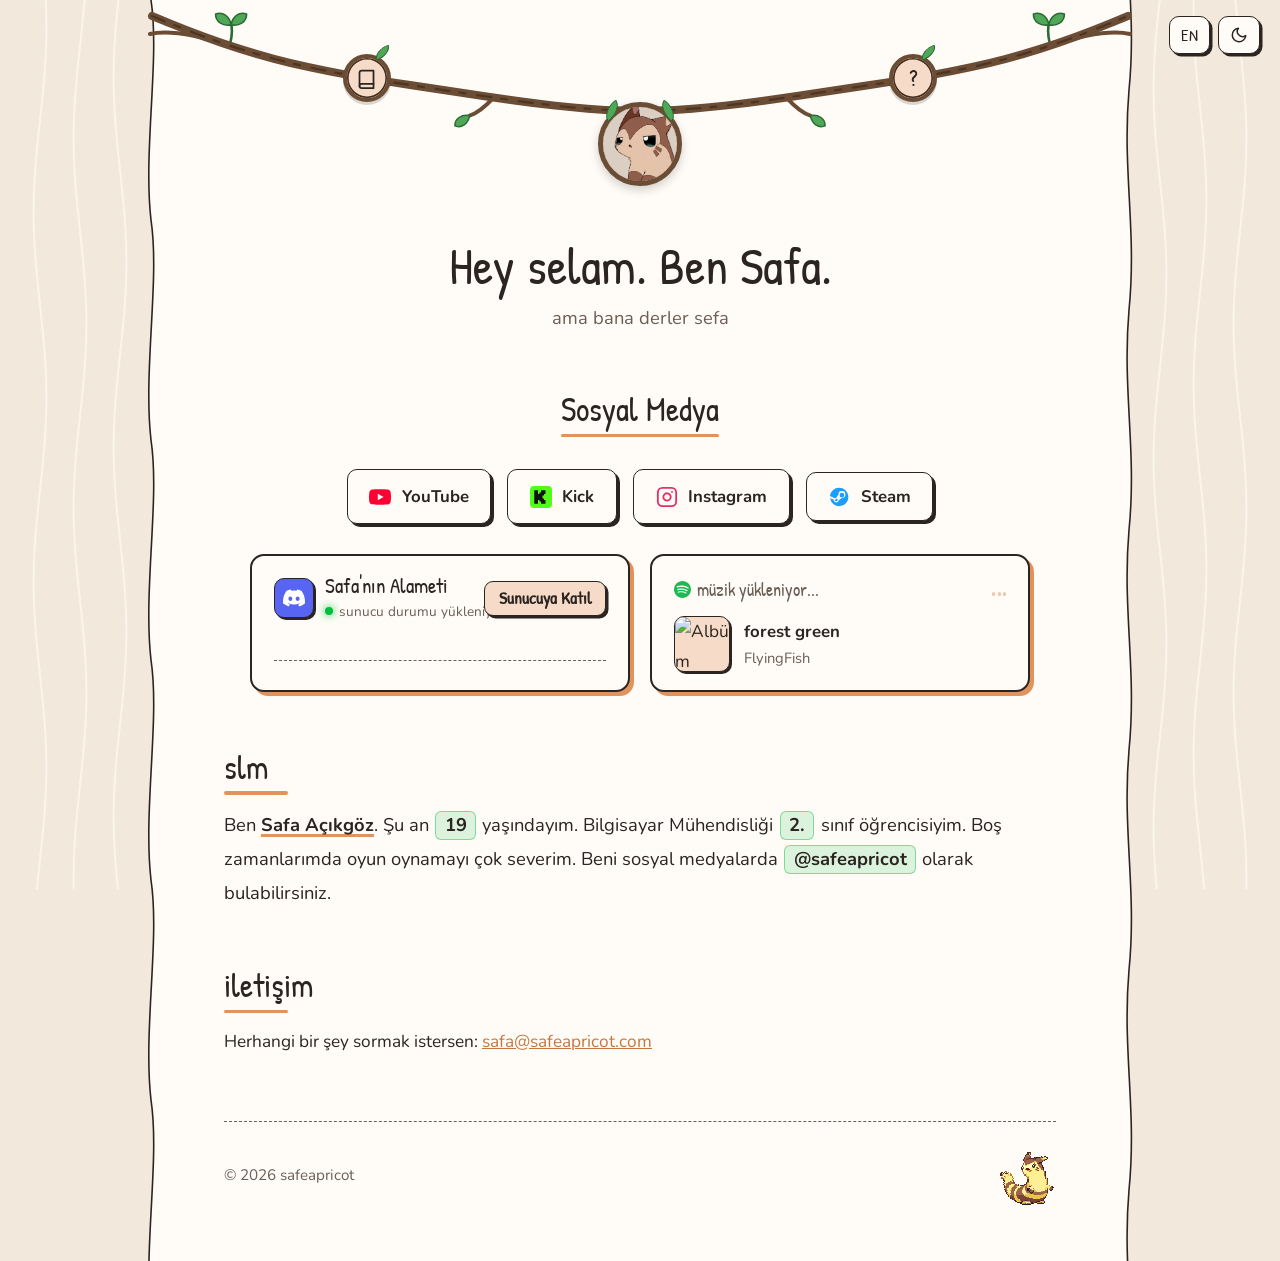
==== index.html @ ca19954b "feat: redesign safeapricot.com with hand-drawn Furret theme and live widgets - Replace previous port" ====
<!DOCTYPE html>
<html lang="tr">
<head>
  <meta charset="UTF-8">
  <meta name="viewport" content="width=device-width, initial-scale=1.0">
  <title>Safa · safeapricot</title>
  <meta name="description" content="Selam, ben Safa Açıkgöz. ama bana derler sefa.">
  <meta property="og:title" content="Safa · safeapricot">
  <meta property="og:description" content="Selam, ben Safa Açıkgöz. ama bana derler sefa.">
  <meta property="og:url" content="https://safeapricot.com">
  <meta property="og:image" content="https://safeapricot.com/furrets/uykulufurret.JPEG">
  <link rel="icon" href="furrets/uykulufurret.JPEG">

  <link rel="preconnect" href="https://fonts.googleapis.com">
  <link rel="preconnect" href="https://fonts.gstatic.com" crossorigin>
  <link href="https://fonts.googleapis.com/css2?family=Nunito:wght@400;700&family=Patrick+Hand&display=swap" rel="stylesheet">
  <link rel="stylesheet" href="style.css">
</head>
<body>
  <div class="garland" id="garland"></div>

  <!-- 2 Sol + 2 Sağ Rastgele Furret Çerçevesi -->
  <div class="furret-side top left">
    <img src="furrets/20230822_125908.JPEG" alt="Furret çizimi">
  </div>
  <div class="furret-side bottom left">
    <img src="furrets/20230822_125911.JPEG" alt="Furret çizimi">
  </div>
  <div class="furret-side top right">
    <img src="furrets/20231012_155607.JPEG" alt="Furret çizimi">
  </div>
  <div class="furret-side bottom right">
    <img src="furrets/20231019_155051.JPEG" alt="Furret çizimi">
  </div>

  <main class="paper">
    <h1 class="hello" data-i18n="hello">Hey selam. Ben Safa.</h1>
    <p class="hello-sub" data-i18n="hello_sub">ama bana derler sefa</p>

    <section id="sosyal">
      <h2 data-i18n="socials_title">Sosyal Medya</h2>
      <div class="socials">
        <a class="social youtube" href="https://www.youtube.com/@safeapricot" target="_blank" rel="noopener">
          <svg viewBox="0 0 24 24" fill="currentColor" aria-hidden="true"><path d="M23.5 6.2a3 3 0 0 0-2.1-2.1C19.5 3.6 12 3.6 12 3.6s-7.5 0-9.4.5A3 3 0 0 0 .5 6.2 31 31 0 0 0 0 12a31 31 0 0 0 .5 5.8 3 3 0 0 0 2.1 2.1c1.9.5 9.4.5 9.4.5s7.5 0 9.4-.5a3 3 0 0 0 2.1-2.1A31 31 0 0 0 24 12a31 31 0 0 0-.5-5.8zM9.6 15.6V8.4l6.3 3.6z"/></svg>
          YouTube
        </a>
        <a class="social kick" href="https://kick.com/safeapricot" target="_blank" rel="noopener">
          <svg viewBox="0 0 24 24" fill="currentColor" aria-hidden="true"><path d="M3 3h5v5h2V6h2V3h6v5h-2v2h-2v4h2v2h2v5h-6v-3h-2v-2H8v5H3z"/></svg>
          Kick
        </a>
        <a class="social instagram" href="https://www.instagram.com/safeapricot/" target="_blank" rel="noopener">
          <svg viewBox="0 0 24 24" fill="none" stroke="currentColor" stroke-width="2" stroke-linecap="round" stroke-linejoin="round" aria-hidden="true"><rect x="2" y="2" width="20" height="20" rx="5" ry="5"></rect><path d="M16 11.37A4 4 0 1 1 12.63 8 4 4 0 0 1 16 11.37z"></path><line x1="17.5" y1="6.5" x2="17.51" y2="6.5"></line></svg>
          Instagram
        </a>
        <div class="social-dropdown">
          <button class="social steam" type="button" aria-label="Steam Hesapları">
            <svg viewBox="0 0 24 24" fill="currentColor" aria-hidden="true"><path d="M12 2a10 10 0 0 0-9.96 9.04l5.36 2.21a2.83 2.83 0 0 1 1.6-.49l2.4-3.48v-.05a3.78 3.78 0 1 1 3.78 3.78h-.09l-3.42 2.44c0 .19-.03.38-.08.56a2.84 2.84 0 0 1-5.5-1.15L2.37 13.3A10 10 0 1 0 12 2zm3.18 5.45a2.52 2.52 0 1 0 0 5.04 2.52 2.52 0 0 0 0-5.04zm-6.18 7.02a1.95 1.95 0 0 0-1.82 1.24l1.36.56a1.4 1.4 0 0 0 1.84-.75 1.4 1.4 0 0 0-.75-1.84l-.63-.21z"/></svg>
            Steam
          </button>
          <div class="social-dropdown-menu">
            <a href="https://steamcommunity.com/id/safeapri" target="_blank" rel="noopener">safeapri</a>
            <a href="https://steamcommunity.com/id/safeapricot" target="_blank" rel="noopener">safeapricot</a>
          </div>
        </div>
      </div>

      <!-- Discord & Spotify (Last.fm) Canlı Kartları -->
      <div class="widgets-grid">
        <div class="discord-card" id="discordWidget">
          <div class="discord-top">
            <div class="discord-brand">
              <div class="discord-icon" aria-hidden="true">
                <svg viewBox="0 0 24 24" fill="currentColor"><path d="M20.32 4.37a19.8 19.8 0 0 0-4.89-1.52.07.07 0 0 0-.08.04c-.21.38-.44.87-.61 1.25a18.27 18.27 0 0 0-5.48 0 12.64 12.64 0 0 0-.62-1.25.08.08 0 0 0-.08-.04 19.74 19.74 0 0 0-4.89 1.52.07.07 0 0 0-.03.03C.53 9.05-.32 13.58.1 18.06a.08.08 0 0 0 .03.05 19.9 19.9 0 0 0 5.99 3.03.08.08 0 0 0 .08-.03c.46-.63.87-1.3 1.22-2a.08.08 0 0 0-.04-.11 13.1 13.1 0 0 1-1.87-.9.08.08 0 0 1-.01-.13c.13-.09.25-.19.37-.29a.08.08 0 0 1 .08-.01c3.93 1.79 8.18 1.79 12.07 0a.08.08 0 0 1 .08.01c.12.1.25.2.37.29a.08.08 0 0 1 0 .13c-.6.35-1.22.65-1.87.9a.08.08 0 0 0-.04.11c.36.7.77 1.37 1.22 2a.08.08 0 0 0 .08.03 19.83 19.83 0 0 0 6-3.03.08.08 0 0 0 .03-.05c.5-5.18-.84-9.68-3.55-13.66a.06.06 0 0 0-.03-.03zM8.02 15.33c-1.18 0-2.16-1.08-2.16-2.42 0-1.33.96-2.42 2.16-2.42 1.21 0 2.18 1.1 2.16 2.42 0 1.34-.96 2.42-2.16 2.42zm7.97 0c-1.18 0-2.16-1.08-2.16-2.42 0-1.33.96-2.42 2.16-2.42 1.21 0 2.18 1.1 2.16 2.42 0 1.34-.95 2.42-2.16 2.42z"/></svg>
              </div>
              <div>
                <div class="discord-name">Safa'nın Alameti</div>
                <div class="discord-status">
                  <span class="online-dot"></span>
                  <span class="discord-online-text" data-i18n="discord_loading">sunucu durumu yükleniyor...</span>
                </div>
              </div>
            </div>
            <a class="discord-join" href="https://discord.gg/VxYvWK4HSq" target="_blank" rel="noopener" data-i18n="discord_join">Sunucuya Katıl</a>
          </div>
          <div class="discord-members"></div>
        </div>

        <a class="spotify-card" id="spotifyWidget" href="https://www.last.fm/user/safeapricot" target="_blank" rel="noopener">
          <div class="spotify-header">
            <span class="spotify-badge">
              <svg viewBox="0 0 24 24" fill="currentColor" aria-hidden="true"><path d="M12 0C5.4 0 0 5.4 0 12s5.4 12 12 12 12-5.4 12-12S18.66 0 12 0zm5.521 17.34c-.24.359-.66.48-1.021.24-2.82-1.74-6.36-2.101-10.561-1.141-.418.122-.779-.179-.899-.539-.12-.421.18-.78.54-.9 4.56-1.021 8.52-.6 11.64 1.32.42.18.479.659.301 1.02zm1.44-3.3c-.301.42-.841.6-1.262.3-3.239-1.98-8.159-2.58-11.939-1.38-.479.12-1.02-.12-1.14-.6-.12-.48.12-1.021.6-1.141C9.6 9.9 15 10.561 18.72 12.84c.361.181.54.78.241 1.2zm.12-3.36C15.24 8.4 8.82 8.16 5.16 9.301c-.6.179-1.2-.181-1.38-.721-.18-.601.18-1.2.72-1.381 4.26-1.26 11.28-1.02 15.721 1.621.539.3.719 1.02.419 1.56-.299.421-1.02.599-1.559.3z"/></svg>
              <span class="spotify-status-text" data-i18n="spotify_loading">müzik yükleniyor...</span>
            </span>
            <span class="music-bars paused" aria-hidden="true">
              <span></span><span></span><span></span>
            </span>
          </div>
          <div class="spotify-body">
            <img class="spotify-cover" src="https://lastfm-img.freetls.fastly.net/i/u/300x300/748254fd1794da43e387608ec1c8ecad.jpg" alt="Albüm kapağı">
            <div class="spotify-info">
              <div class="spotify-track">forest green</div>
              <div class="spotify-artist">FlyingFish</div>
            </div>
          </div>
        </a>
      </div>
    </section>

    <section id="hakkimda">
      <h2 data-i18n="about_title">slm</h2>
      <p class="about-text" id="aboutText">
        Ben <a class="name-link" href="https://www.youtube.com/@safeapricot" target="_blank" rel="noopener">Safa Açıkgöz</a>. Şu an <span class="hl">19</span> yaşındayım. Bilgisayar Mühendisliği <span class="hl">2.</span> sınıf öğrencisiyim. Boş zamanlarımda oyun oynamayı çok severim. Beni sosyal medyalarda <span class="hl">@safeapricot</span> olarak bulabilirsiniz.
      </p>
    </section>

    <section id="iletisim">
      <h2 data-i18n="contact_title">iletişim</h2>
      <p><span data-i18n="contact_label">Herhangi bir şey sormak istersen:</span> <a href="mailto:safa@safeapricot.com">safa@safeapricot.com</a></p>
    </section>

    <footer>
      <span>© 2026 safeapricot</span>
      <img src="assets/furret-walk.gif" alt="yürüyen furret">
    </footer>
  </main>

  <script src="main.js"></script>
</body>
</html>
---- style.css ----
/* safeapricot.com */

:root {
  --accent: #e2925c;
  --accent-dark: #c4763f;
  --accent-soft: #f6dcc8;
  --furret: #8c5e45;
  --furret-cream: #e8ccb5;
  --green: #02be3d;
  --green-soft: rgba(2, 190, 61, 0.14);
  --green-border: rgba(2, 190, 61, 0.45);
  --branch: #6b4c35;
  --branch-bark: #432e1e;
  --leaf: #4fa858;
  --leaf-dark: #2c6b34;
  --ink: #2b2420;
  --ink-soft: #6b5e55;
  --paper: #fffcf7;
  --desk: #f2e8dc;
  --line: #2b2420;
  --wave-color: #faf4eb;
  --paper-width: 960px;

  --font-hand: 'Patrick Hand', 'Comic Sans MS', cursive;
  --font-body: 'Nunito', system-ui, -apple-system, 'Segoe UI', sans-serif;
}

[data-theme="dark"] {
  --accent: #e2925c;
  --accent-dark: #f0a875;
  --accent-soft: rgba(226, 146, 92, 0.18);
  --furret: #c28e6e;
  --furret-cream: #3b2a20;
  --green: #02be3d;
  --green-soft: rgba(2, 190, 61, 0.2);
  --green-border: rgba(2, 190, 61, 0.55);
  --branch: #8c6649;
  --branch-bark: #c29b7a;
  --leaf: #5ec269;
  --leaf-dark: #235c2a;
  --ink: #f2f2f2;
  --ink-soft: #a0a0a0;
  --paper: #161616;
  --desk: #101010;
  --line: #dcdcdc;
  --wave-color: #242424;
}

* {
  box-sizing: border-box;
  margin: 0;
  padding: 0;
}

html {
  scroll-behavior: smooth;
}

body {
  font-family: var(--font-body);
  font-size: 1.08rem;
  line-height: 1.75;
  color: var(--ink);
  background: var(--desk);
  overflow-x: hidden;
  transition: background-color 0.25s ease, color 0.25s ease;
}

a {
  color: var(--accent-dark);
  overflow-wrap: anywhere;
}

a:hover {
  color: var(--ink);
}

img {
  display: block;
  max-width: 100%;
}

/* ---------- Sağ & Sol Arkaplan Dalgalı Gitar Telleri Canvas ---------- */

#bgWaves {
  position: fixed;
  inset: 0;
  width: 100vw;
  height: 100vh;
  z-index: 0;
  pointer-events: none;
}

/* ---------- Highlight & İsim Linki ---------- */

.hl {
  display: inline-block;
  padding: 0.05em 0.45em;
  margin: 0 0.08em;
  border-radius: 6px;
  background: var(--green-soft);
  border: 1.5px solid var(--green-border);
  color: var(--ink);
  font-weight: 700;
  line-height: 1.35;
}

.name-link {
  color: var(--ink);
  font-weight: 700;
  text-decoration: underline;
  text-decoration-color: var(--accent);
  text-decoration-thickness: 2.5px;
  text-underline-offset: 3px;
  transition: color 0.15s ease, background-color 0.15s ease;
}

.name-link:hover {
  color: var(--accent-dark);
}

/* ---------- Sağ üst kontroller (Dil & Tema) ---------- */

.top-controls {
  position: fixed;
  top: 16px;
  right: 20px;
  z-index: 80;
  display: flex;
  gap: 8px;
}

.ctrl-btn {
  font-family: var(--font-hand);
  font-size: 1.05rem;
  line-height: 1;
  min-width: 40px;
  height: 38px;
  padding: 0 11px;
  display: inline-flex;
  align-items: center;
  justify-content: center;
  border: 1.8px solid var(--line);
  border-radius: 10px;
  background: var(--paper);
  color: var(--ink);
  cursor: pointer;
  box-shadow: 2.5px 2.5px 0 var(--line);
  transition: transform 0.15s ease, box-shadow 0.15s ease, background-color 0.2s ease;
}

.ctrl-btn:hover {
  transform: translate(-1px, -1px);
  box-shadow: 4px 4px 0 var(--accent);
}

.ctrl-btn:active {
  transform: translate(1px, 1px);
  box-shadow: 1px 1px 0 var(--line);
}

.ctrl-btn svg {
  width: 18px;
  height: 18px;
}

/* ---------- Kağıt (orta sütun) ---------- */

.paper {
  position: relative;
  z-index: 2;
  width: min(var(--paper-width), calc(100% - 40px));
  min-height: 100vh;
  margin: 0 auto;
  padding: 235px 4rem 3.5rem;
  background: var(--paper);
  transition: background-color 0.25s ease;
}

/* Dalgalı kenarlar */
.paper::before,
.paper::after {
  content: '';
  position: absolute;
  top: 0;
  bottom: 0;
  width: 20px;
  background-repeat: repeat-y;
  background-size: 20px 220px;
  pointer-events: none;
}

.paper::before {
  left: -19px;
  background-image: url("data:image/svg+xml,%3Csvg xmlns='http://www.w3.org/2000/svg' width='20' height='220' viewBox='0 0 20 220'%3E%3Cpath d='M10 0 C19 60 2 150 10 220 L20 220 L20 0 Z' fill='%23fffcf7'/%3E%3Cpath d='M10 0 C19 60 2 150 10 220' fill='none' stroke='%232b2420' stroke-width='1.6'/%3E%3C/svg%3E");
}

.paper::after {
  right: -19px;
  background-image: url("data:image/svg+xml,%3Csvg xmlns='http://www.w3.org/2000/svg' width='20' height='220' viewBox='0 0 20 220'%3E%3Cpath d='M10 0 C3 80 18 140 10 220 L0 220 L0 0 Z' fill='%23fffcf7'/%3E%3Cpath d='M10 0 C3 80 18 140 10 220' fill='none' stroke='%232b2420' stroke-width='1.6'/%3E%3C/svg%3E");
  background-position: 0 90px;
}

[data-theme="dark"] .paper::before {
  background-image: url("data:image/svg+xml,%3Csvg xmlns='http://www.w3.org/2000/svg' width='20' height='220' viewBox='0 0 20 220'%3E%3Cpath d='M10 0 C19 60 2 150 10 220 L20 220 L20 0 Z' fill='%23161616'/%3E%3Cpath d='M10 0 C19 60 2 150 10 220' fill='none' stroke='%23dcdcdc' stroke-width='1.6'/%3E%3C/svg%3E");
}

[data-theme="dark"] .paper::after {
  background-image: url("data:image/svg+xml,%3Csvg xmlns='http://www.w3.org/2000/svg' width='20' height='220' viewBox='0 0 20 220'%3E%3Cpath d='M10 0 C3 80 18 140 10 220 L0 220 L0 0 Z' fill='%23161616'/%3E%3Cpath d='M10 0 C3 80 18 140 10 220' fill='none' stroke='%23dcdcdc' stroke-width='1.6'/%3E%3C/svg%3E");
}

/* ---------- Üstteki Ağaç Dalı Menü ---------- */

.garland {
  position: fixed;
  top: 0;
  left: 50%;
  transform: translateX(-50%);
  width: min(var(--paper-width), calc(100% - 40px));
  height: 0;
  z-index: 50;
}

.garland > svg {
  position: absolute;
  top: 0;
  left: 0;
  width: 100%;
  overflow: visible;
  pointer-events: none;
}

.garland .curtain {
  fill: var(--paper);
  transition: fill 0.25s ease;
}

.garland .branch-main {
  fill: none;
  stroke: var(--branch);
  stroke-width: 8;
  stroke-linecap: round;
  stroke-linejoin: round;
}

.garland .branch-bark {
  fill: none;
  stroke: var(--branch-bark);
  stroke-width: 2.2;
  stroke-linecap: round;
  stroke-dasharray: 14 10 6 12;
  opacity: 0.75;
}

.garland .branch-twig {
  fill: none;
  stroke: var(--branch);
  stroke-width: 4;
  stroke-linecap: round;
}

.garland .sprout-stem {
  fill: none;
  stroke: var(--leaf-dark);
  stroke-width: 2.6;
  stroke-linecap: round;
}

.garland .branch-leaf {
  fill: var(--leaf);
  stroke: var(--leaf-dark);
  stroke-width: 1.5;
  stroke-linejoin: round;
}

/* Dalın kıvrılarak oluşturduğu yuvarlak düğümler */
.bead {
  position: absolute;
  transform: translate(-50%, -50%);
  display: flex;
  align-items: center;
  justify-content: center;
  border-radius: 50%;
  border: 4.5px solid var(--branch);
  box-shadow: inset 0 0 0 1.6px var(--branch-bark), 0 3px 0 rgba(0, 0, 0, 0.15);
  background: var(--paper);
  color: var(--ink);
  text-decoration: none;
  cursor: pointer;
  transition: transform 0.22s cubic-bezier(0.34, 1.56, 0.64, 1), background-color 0.25s ease;
}

/* Her düğümün üstünde küçük bir yaprak filizi */
.bead.link::before {
  content: '';
  position: absolute;
  top: -11px;
  right: -4px;
  width: 15px;
  height: 9px;
  background: var(--leaf);
  border: 1.5px solid var(--leaf-dark);
  border-radius: 100% 0 100% 0;
  transform: rotate(-20deg);
  pointer-events: none;
}

.bead.link {
  width: 48px;
  height: 48px;
}

.bead.link:hover,
.bead.link:focus-visible {
  transform: translate(-50%, -50%) rotate(-8deg) scale(1.14);
  outline: none;
}

.bead svg {
  width: 21px;
  height: 21px;
}

.bead.book   { background: var(--accent-soft); }
.bead.secret { background: var(--accent-soft); font-family: var(--font-hand); font-size: 1.45rem; }

/* Küçük etiket (hover) */
.bead .tip {
  position: absolute;
  top: calc(100% + 9px);
  left: 50%;
  transform: translateX(-50%);
  white-space: nowrap;
  font-family: var(--font-hand);
  font-size: 1rem;
  line-height: 1;
  color: var(--ink);
  background: var(--paper);
  border: 1.5px solid var(--line);
  border-radius: 6px;
  padding: 4px 8px;
  opacity: 0;
  pointer-events: none;
  transition: opacity 0.15s ease;
}

.bead.link:hover .tip,
.bead.link:focus-visible .tip {
  opacity: 1;
}

/* Profil fotoğrafı - Dal çelengi içinde, hoverda büyüyen, tıklanınca başa/ana sayfaya giden */
.profile {
  position: absolute;
  transform: translate(-50%, -50%);
  z-index: 2;
}

.profile-photo {
  position: relative;
  display: block;
  width: var(--size, 84px);
  height: var(--size, 84px);
  border-radius: 50%;
  border: 5.5px solid var(--branch);
  box-shadow: inset 0 0 0 1.8px var(--branch-bark), 0 4px 10px rgba(0, 0, 0, 0.18);
  background: var(--paper);
  overflow: hidden;
  cursor: pointer;
  padding: 0;
  transition: transform 0.25s cubic-bezier(0.34, 1.56, 0.64, 1), box-shadow 0.25s ease;
}

.profile:hover .profile-photo,
.profile-photo:focus-visible {
  transform: scale(1.13);
  box-shadow: inset 0 0 0 1.8px var(--branch-bark), 0 8px 18px rgba(0, 0, 0, 0.26);
  outline: none;
}

.profile-photo img {
  width: 100%;
  height: 100%;
  object-fit: cover;
  display: block;
}

/* Profil çelengi üstündeki küçük yapraklar */
.profile::before,
.profile::after {
  content: '';
  position: absolute;
  top: 2px;
  width: 18px;
  height: 11px;
  background: var(--leaf);
  border: 1.6px solid var(--leaf-dark);
  border-radius: 100% 0 100% 0;
  z-index: 3;
  pointer-events: none;
  transition: transform 0.25s ease;
}

.profile::before {
  left: 4px;
  transform: rotate(-38deg);
}

.profile::after {
  right: 4px;
  transform: scaleX(-1) rotate(-38deg);
}

.profile:hover::before {
  transform: translate(-4px, -4px) rotate(-48deg) scale(1.1);
}

.profile:hover::after {
  transform: translate(4px, -4px) scaleX(-1) rotate(-48deg) scale(1.1);
}

.profile-menu {
  position: absolute;
  top: 100%;
  left: 50%;
  transform: translate(-50%, -4px);
  display: flex;
  gap: 10px;
  padding-top: 16px;
  opacity: 0;
  visibility: hidden;
  transition: opacity 0.18s ease, transform 0.18s ease, visibility 0.18s;
}

.profile:hover .profile-menu,
.profile:focus-within .profile-menu,
.profile.open .profile-menu {
  opacity: 1;
  visibility: visible;
  transform: translate(-50%, 4px);
}

.profile-menu a {
  font-family: var(--font-hand);
  font-size: 1.15rem;
  line-height: 1;
  white-space: nowrap;
  text-decoration: none;
  color: var(--ink);
  background: var(--paper);
  border: 1.8px solid var(--line);
  border-radius: 8px;
  padding: 8px 14px;
  box-shadow: 3px 3px 0 var(--accent);
  transition: transform 0.15s ease, box-shadow 0.15s ease;
}

.profile-menu a:nth-child(1) { transform: rotate(-3deg); }
.profile-menu a:nth-child(2) { transform: rotate(2deg); }

.profile-menu a:hover {
  transform: rotate(0) translateY(-2px);
  box-shadow: 4px 5px 0 var(--furret);
}

/* ---------- İçerik ---------- */

h1,
h2,
h3 {
  font-family: var(--font-hand);
  font-weight: 400;
  line-height: 1.2;
}

.hello {
  text-align: center;
  font-size: clamp(2.4rem, 6vw, 3.2rem);
  margin-bottom: 0.35rem;
}

.hello-sub {
  text-align: center;
  color: var(--ink-soft);
  margin-bottom: 3.5rem;
  font-size: 1.15rem;
}

section {
  margin-bottom: 3.5rem;
  scroll-margin-top: 210px;
}

section h2 {
  font-size: 2.05rem;
  margin-bottom: 0.85rem;
}

section h2::after {
  content: '';
  display: block;
  width: 64px;
  height: 3.5px;
  margin-top: 4px;
  background: var(--accent);
  border-radius: 2px;
}

/* Sosyal Medya Ortalanmış Bölüm & Uzun Çubuk */
#sosyal {
  text-align: center;
}

#sosyal h2 {
  display: inline-block;
}

#sosyal h2::after {
  width: 100%;
  margin-left: auto;
  margin-right: auto;
}

section p + p {
  margin-top: 0.8rem;
}

.about-text {
  font-size: 1.15rem;
  line-height: 1.85;
}

.muted {
  color: var(--ink-soft);
}

/* Sosyal bağlantılar */
.socials {
  display: flex;
  flex-wrap: wrap;
  justify-content: center;
  align-items: center;
  gap: 1rem;
  margin-top: 1.15rem;
}

.social {
  display: inline-flex;
  align-items: center;
  gap: 0.65rem;
  padding: 0.75rem 1.35rem;
  border: 1.8px solid var(--line);
  border-radius: 10px;
  background: var(--paper);
  color: var(--ink);
  font-family: var(--font-body);
  font-size: 1.05rem;
  font-weight: 700;
  text-decoration: none;
  cursor: pointer;
  box-shadow: 3px 3px 0 var(--line);
  transition: transform 0.15s ease, box-shadow 0.15s ease;
}

.social:hover {
  color: var(--ink);
  transform: translate(-2px, -2px);
  box-shadow: 5px 5px 0 var(--accent);
}

.social svg {
  width: 22px;
  height: 22px;
  flex-shrink: 0;
}

.social.youtube svg   { color: #ff0033; }
.social.kick svg      { color: #111; background: #53fc18; border-radius: 4px; padding: 2px; }
.social.instagram svg { color: #e1306c; }
.social.steam svg     { color: #1b9fff; }

/* Steam 2 Hesap Seçenekli Hover Menüsü */
.social-dropdown {
  position: relative;
  display: inline-flex;
}

.social-dropdown-menu {
  position: absolute;
  top: 100%;
  left: 50%;
  transform: translate(-50%, -6px);
  display: flex;
  gap: 10px;
  padding-top: 12px;
  opacity: 0;
  visibility: hidden;
  z-index: 30;
  transition: opacity 0.18s ease, transform 0.18s ease, visibility 0.18s;
}

.social-dropdown:hover .social-dropdown-menu,
.social-dropdown:focus-within .social-dropdown-menu,
.social-dropdown.open .social-dropdown-menu {
  opacity: 1;
  visibility: visible;
  transform: translate(-50%, 0);
}

.social-dropdown-menu a {
  font-family: var(--font-hand);
  font-size: 1.15rem;
  line-height: 1;
  white-space: nowrap;
  text-decoration: none;
  color: var(--ink);
  background: var(--paper);
  border: 1.8px solid var(--line);
  border-radius: 8px;
  padding: 8px 14px;
  box-shadow: 3px 3px 0 var(--accent);
  transition: transform 0.15s ease, box-shadow 0.15s ease;
}

.social-dropdown-menu a:nth-child(1) { transform: rotate(-3deg); }
.social-dropdown-menu a:nth-child(2) { transform: rotate(2deg); }

.social-dropdown-menu a:hover {
  transform: rotate(0) translateY(-2px);
  box-shadow: 4px 5px 0 var(--furret);
}

/* ---------- Discord & Spotify / Last.fm Kartları ---------- */

.widgets-grid {
  display: grid;
  grid-template-columns: repeat(auto-fit, minmax(320px, 1fr));
  gap: 1.25rem;
  max-width: 780px;
  margin: 1.85rem auto 0;
}

.discord-card,
.spotify-card {
  padding: 1.1rem 1.35rem;
  background: var(--paper);
  border: 2px solid var(--line);
  border-radius: 14px;
  box-shadow: 4px 4px 0 var(--accent);
  text-align: left;
  display: flex;
  flex-direction: column;
  justify-content: space-between;
  transition: transform 0.2s ease, box-shadow 0.2s ease, background-color 0.25s ease;
}

.discord-card:hover,
.spotify-card:hover {
  transform: translateY(-2px);
  box-shadow: 6px 6px 0 var(--furret);
}

.discord-top {
  display: flex;
  align-items: center;
  justify-content: space-between;
  gap: 0.65rem;
}

.discord-brand {
  display: flex;
  align-items: center;
  gap: 0.7rem;
  min-width: 0;
}

.discord-icon {
  width: 40px;
  height: 40px;
  border-radius: 10px;
  background: #5865f2;
  color: #fff;
  border: 1.8px solid var(--line);
  display: flex;
  align-items: center;
  justify-content: center;
  flex-shrink: 0;
  box-shadow: 2px 2px 0 var(--line);
}

.discord-icon svg {
  width: 22px;
  height: 22px;
}

.discord-name {
  font-family: var(--font-hand);
  font-size: 1.3rem;
  line-height: 1.15;
  color: var(--ink);
  white-space: nowrap;
}

.discord-status {
  display: flex;
  align-items: center;
  gap: 0.4rem;
  font-size: 0.85rem;
  color: var(--ink-soft);
  margin-top: 2px;
  white-space: nowrap;
}

.online-dot {
  width: 8px;
  height: 8px;
  border-radius: 50%;
  background: var(--green);
  box-shadow: 0 0 8px var(--green);
  display: inline-block;
  flex-shrink: 0;
}

.discord-join {
  font-family: var(--font-hand);
  font-size: 1.05rem;
  line-height: 1;
  padding: 0.5rem 0.85rem;
  border: 1.8px solid var(--line);
  border-radius: 9px;
  background: var(--accent-soft);
  color: var(--ink);
  text-decoration: none;
  font-weight: 700;
  white-space: nowrap;
  flex-shrink: 0;
  box-shadow: 2.5px 2.5px 0 var(--line);
  transition: transform 0.15s ease, box-shadow 0.15s ease, background-color 0.15s ease;
}

.discord-join:hover {
  background: var(--accent);
  color: #2b2420;
  transform: translate(-1px, -1px);
  box-shadow: 4px 4px 0 var(--furret);
}

.discord-members {
  display: flex;
  align-items: center;
  gap: 6px;
  flex-wrap: wrap;
  margin-top: 0.85rem;
  padding-top: 0.7rem;
  border-top: 1.5px dashed var(--ink-soft);
}

.discord-avatar-wrap {
  position: relative;
  width: 28px;
  height: 28px;
}

.discord-avatar-wrap img {
  width: 100%;
  height: 100%;
  border-radius: 50%;
  border: 1.5px solid var(--line);
  object-fit: cover;
}

.discord-avatar-status {
  position: absolute;
  right: -1px;
  bottom: -1px;
  width: 8px;
  height: 8px;
  border-radius: 50%;
  border: 1.5px solid var(--paper);
}

.discord-avatar-status.online { background: #23a55a; }
.discord-avatar-status.idle   { background: #f0b232; }
.discord-avatar-status.dnd    { background: #f23f43; }

/* Spotify / Last.fm Kartı */
.spotify-card {
  text-decoration: none;
  color: var(--ink);
}

.spotify-header {
  display: flex;
  align-items: center;
  justify-content: space-between;
  gap: 0.5rem;
  font-family: var(--font-hand);
  font-size: 1.15rem;
  color: var(--ink-soft);
  margin-bottom: 0.65rem;
}

.spotify-badge {
  display: inline-flex;
  align-items: center;
  gap: 0.4rem;
}

.spotify-badge svg {
  width: 17px;
  height: 17px;
  color: #1db954;
}

.spotify-body {
  display: flex;
  align-items: center;
  gap: 0.9rem;
}

.spotify-cover {
  width: 56px;
  height: 56px;
  border-radius: 10px;
  border: 1.8px solid var(--line);
  object-fit: cover;
  flex-shrink: 0;
  background: var(--accent-soft);
  box-shadow: 2px 2px 0 var(--line);
}

.spotify-info {
  min-width: 0;
  flex: 1;
}

.spotify-track {
  font-weight: 700;
  font-size: 1.05rem;
  color: var(--ink);
  white-space: nowrap;
  overflow: hidden;
  text-overflow: ellipsis;
}

.spotify-artist {
  font-size: 0.92rem;
  color: var(--ink-soft);
  white-space: nowrap;
  overflow: hidden;
  text-overflow: ellipsis;
}

.music-bars {
  display: inline-flex;
  align-items: flex-end;
  gap: 2.5px;
  height: 13px;
}

.music-bars span {
  width: 3px;
  background: var(--accent);
  border-radius: 2px;
  animation: eqBar 0.9s ease-in-out infinite;
}

.music-bars span:nth-child(1) { height: 6px; animation-delay: 0s; }
.music-bars span:nth-child(2) { height: 12px; animation-delay: 0.2s; }
.music-bars span:nth-child(3) { height: 8px; animation-delay: 0.4s; }

.music-bars.paused span {
  animation: none;
  height: 4px;
  opacity: 0.5;
}

@keyframes eqBar {
  0%, 100% { height: 4px; }
  50%      { height: 13px; }
}

/* Gizli kod */
.secret-form {
  display: flex;
  gap: 0.6rem;
  flex-wrap: wrap;
  margin-top: 1rem;
}

.secret-form input {
  flex: 1;
  min-width: 180px;
  font: inherit;
  padding: 0.6rem 0.9rem;
  border: 1.8px solid var(--line);
  border-radius: 10px;
  background: var(--paper);
  color: var(--ink);
}

.secret-form input:focus {
  outline: none;
  border-color: var(--accent-dark);
  box-shadow: 0 0 0 3px var(--accent-soft);
}

.btn {
  font: inherit;
  font-weight: 700;
  padding: 0.6rem 1.2rem;
  border: 1.8px solid var(--line);
  border-radius: 10px;
  background: var(--accent);
  color: #2b2420;
  cursor: pointer;
  box-shadow: 3px 3px 0 var(--line);
  transition: transform 0.15s ease, box-shadow 0.15s ease;
}

.btn:hover {
  transform: translate(-1px, -1px);
  box-shadow: 4px 4px 0 var(--furret);
}

.btn:active {
  transform: translate(2px, 2px);
  box-shadow: 1px 1px 0 var(--line);
}

.secret-hint {
  margin-top: 0.5rem;
  font-size: 0.9rem;
  color: var(--ink-soft);
  min-height: 1.5em;
}

.shake {
  animation: shake 0.35s;
}

@keyframes shake {
  25% { transform: translateX(-5px); }
  50% { transform: translateX(5px); }
  75% { transform: translateX(-3px); }
}

/* Pop-up */
.popup-backdrop {
  position: fixed;
  inset: 0;
  z-index: 100;
  display: flex;
  align-items: center;
  justify-content: center;
  background: rgba(10, 10, 10, 0.55);
  opacity: 0;
  visibility: hidden;
  transition: opacity 0.2s ease, visibility 0.2s;
}

.popup-backdrop.show {
  opacity: 1;
  visibility: visible;
}

.popup {
  position: relative;
  min-width: 280px;
  max-width: 90vw;
  padding: 2rem 2.5rem 1.5rem;
  text-align: center;
  background: var(--paper);
  border: 2px solid var(--line);
  border-radius: 14px;
  box-shadow: 6px 6px 0 var(--accent);
  transform: scale(0.9) rotate(-2deg);
  transition: transform 0.2s ease;
}

.popup-backdrop.show .popup {
  transform: scale(1) rotate(-1deg);
}

.popup img {
  width: 96px;
  height: 96px;
  object-fit: cover;
  border-radius: 12px;
  border: 1.8px solid var(--line);
  margin: 0 auto 0.75rem;
}

.popup-text {
  font-family: var(--font-hand);
  font-size: 2.2rem;
  line-height: 1.2;
  margin-bottom: 1rem;
}

/* Kitap */
.book-cover {
  width: 200px;
  height: 280px;
  margin: 1.5rem auto;
  display: flex;
  align-items: center;
  justify-content: center;
  text-align: center;
  padding: 1rem;
  border: 2px dashed var(--ink-soft);
  border-radius: 4px 10px 10px 4px;
  font-family: var(--font-hand);
  font-size: 1.4rem;
  color: var(--ink-soft);
  transform: rotate(-2deg);
}

/* Footer */
footer {
  margin-top: 4rem;
  padding-top: 1.5rem;
  border-top: 1.5px dashed var(--ink-soft);
  display: flex;
  align-items: center;
  justify-content: space-between;
  gap: 1rem;
  font-size: 0.95rem;
  color: var(--ink-soft);
}

footer img {
  width: 56px;
  image-rendering: pixelated;
}

/* ---------- Sağ ve Soldaki 4 Tatlı Furret Polaroid Çerçevesi (2 Sol, 2 Sağ) ---------- */

.furret-side {
  position: fixed;
  width: clamp(128px, calc((100vw - var(--paper-width)) / 2 - 48px), 205px);
  z-index: 10;
  background: var(--paper);
  border: 2px solid var(--line);
  border-radius: 14px;
  padding: 8px;
  box-shadow: 4px 5px 0 var(--accent);
  pointer-events: none;
  user-select: none;
  animation: bob 4s ease-in-out infinite;
  transition: background-color 0.25s ease, border-color 0.25s ease;
}

.furret-side img {
  width: 100%;
  aspect-ratio: 4 / 5;
  object-fit: cover;
  border-radius: 8px;
  border: 1.5px solid var(--line);
}

.furret-side.left {
  left: calc((100vw - var(--paper-width)) / 4);
  translate: -50% 0;
}

.furret-side.right {
  right: calc((100vw - var(--paper-width)) / 4);
  translate: 50% 0;
}

.furret-side.top.left {
  top: 90px;
  rotate: -3.5deg;
  animation-delay: -0.6s;
}

.furret-side.bottom.left {
  bottom: 36px;
  rotate: 2.5deg;
  animation-delay: -2.4s;
}

.furret-side.top.right {
  top: 90px;
  rotate: 3.5deg;
  animation-delay: -1.5s;
}

.furret-side.bottom.right {
  bottom: 36px;
  rotate: -2.5deg;
  animation-delay: -3.2s;
}

@keyframes bob {
  0%, 100% { transform: translateY(0); }
  50%      { transform: translateY(-8px); }
}

@media (max-width: 1280px) {
  .furret-side {
    display: none;
  }
}

@media (max-height: 680px) {
  .furret-side.top {
    display: none;
  }
}

/* ---------- Mobil ---------- */

@media (max-width: 680px) {
  .paper {
    width: calc(100% - 28px);
    padding: 195px 1.35rem 2rem;
  }

  .top-controls {
    top: 10px;
    right: 12px;
  }

  .ctrl-btn {
    min-width: 34px;
    height: 32px;
    padding: 0 8px;
    font-size: 0.95rem;
  }

  .bead.link {
    width: 40px;
    height: 40px;
  }

  .bead svg {
    width: 18px;
    height: 18px;
  }
}

@media (prefers-reduced-motion: reduce) {
  * {
    animation: none !important;
    transition: none !important;
  }
  html {
    scroll-behavior: auto;
  }
}
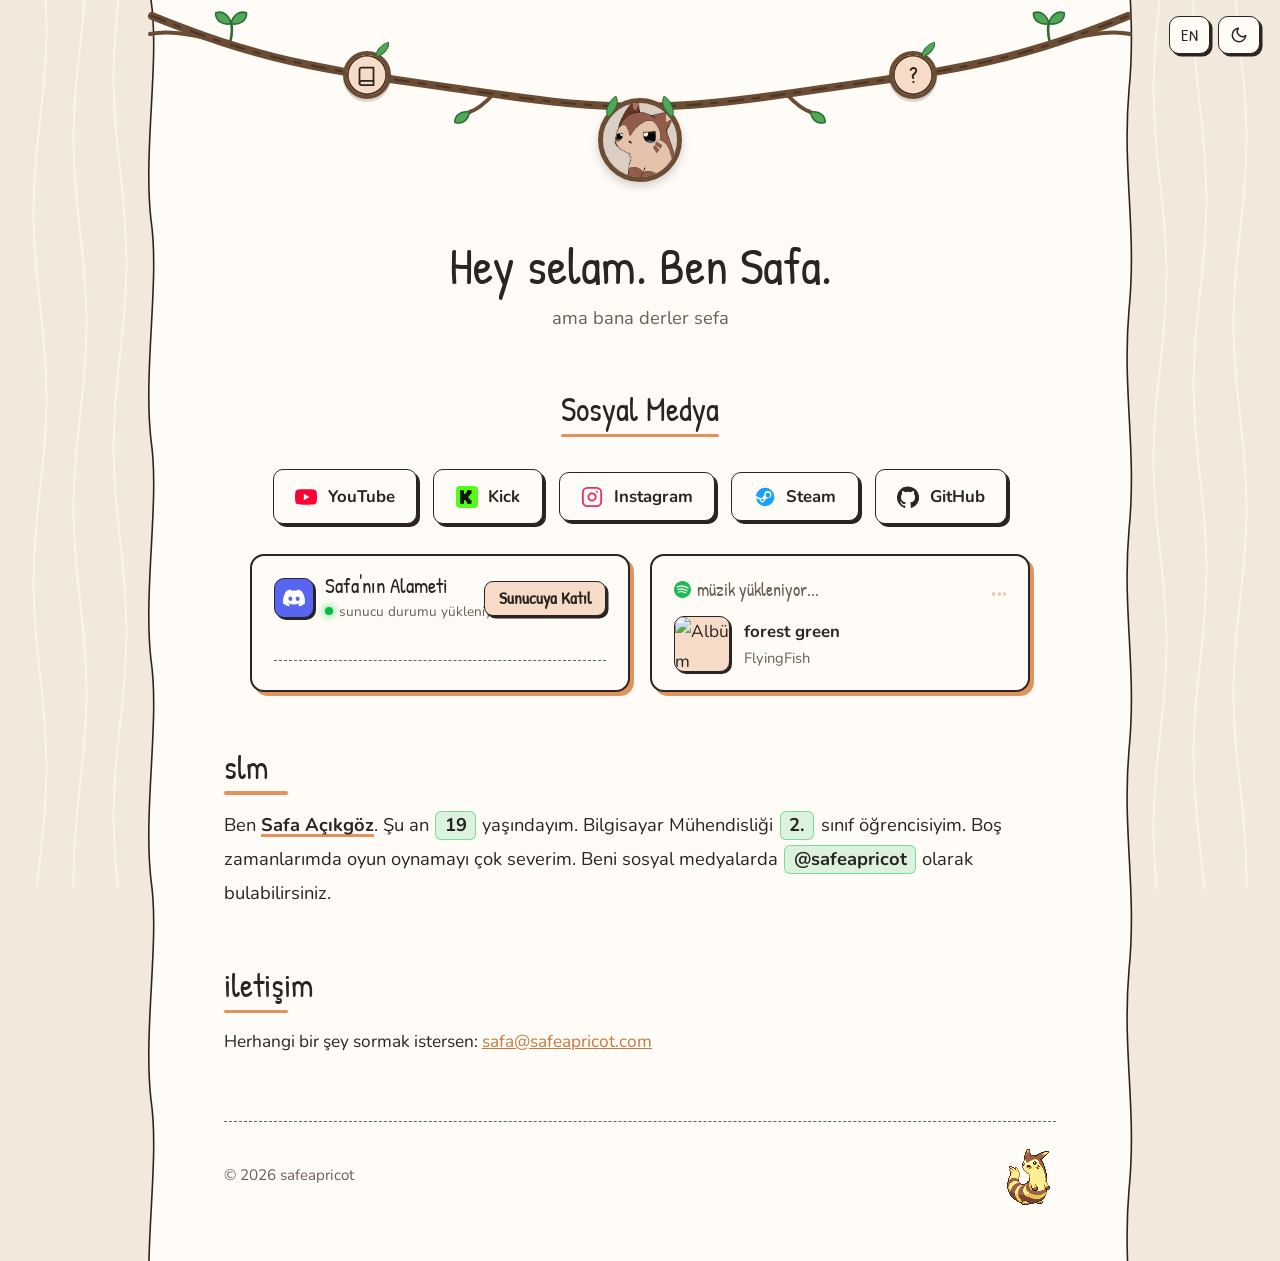
==== commit 43626791: "feat: add multi-account Instagram dropdown and GitHub link to social media Update the Instagram butt" ====
--- a/index.html
+++ b/index.html
@@ -48,10 +48,16 @@
           <svg viewBox="0 0 24 24" fill="currentColor" aria-hidden="true"><path d="M3 3h5v5h2V6h2V3h6v5h-2v2h-2v4h2v2h2v5h-6v-3h-2v-2H8v5H3z"/></svg>
           Kick
         </a>
-        <a class="social instagram" href="https://www.instagram.com/safeapricot/" target="_blank" rel="noopener">
-          <svg viewBox="0 0 24 24" fill="none" stroke="currentColor" stroke-width="2" stroke-linecap="round" stroke-linejoin="round" aria-hidden="true"><rect x="2" y="2" width="20" height="20" rx="5" ry="5"></rect><path d="M16 11.37A4 4 0 1 1 12.63 8 4 4 0 0 1 16 11.37z"></path><line x1="17.5" y1="6.5" x2="17.51" y2="6.5"></line></svg>
-          Instagram
-        </a>
+        <div class="social-dropdown">
+          <button class="social instagram" type="button" aria-label="Instagram Hesapları">
+            <svg viewBox="0 0 24 24" fill="none" stroke="currentColor" stroke-width="2" stroke-linecap="round" stroke-linejoin="round" aria-hidden="true"><rect x="2" y="2" width="20" height="20" rx="5" ry="5"></rect><path d="M16 11.37A4 4 0 1 1 12.63 8 4 4 0 0 1 16 11.37z"></path><line x1="17.5" y1="6.5" x2="17.51" y2="6.5"></line></svg>
+            Instagram
+          </button>
+          <div class="social-dropdown-menu">
+            <a href="https://www.instagram.com/guvenlikayisi/" target="_blank" rel="noopener">guvenlikayisi</a>
+            <a href="https://www.instagram.com/safeapricot/" target="_blank" rel="noopener">safeapricot</a>
+          </div>
+        </div>
         <div class="social-dropdown">
           <button class="social steam" type="button" aria-label="Steam Hesapları">
             <svg viewBox="0 0 24 24" fill="currentColor" aria-hidden="true"><path d="M12 2a10 10 0 0 0-9.96 9.04l5.36 2.21a2.83 2.83 0 0 1 1.6-.49l2.4-3.48v-.05a3.78 3.78 0 1 1 3.78 3.78h-.09l-3.42 2.44c0 .19-.03.38-.08.56a2.84 2.84 0 0 1-5.5-1.15L2.37 13.3A10 10 0 1 0 12 2zm3.18 5.45a2.52 2.52 0 1 0 0 5.04 2.52 2.52 0 0 0 0-5.04zm-6.18 7.02a1.95 1.95 0 0 0-1.82 1.24l1.36.56a1.4 1.4 0 0 0 1.84-.75 1.4 1.4 0 0 0-.75-1.84l-.63-.21z"/></svg>
@@ -62,6 +68,10 @@
             <a href="https://steamcommunity.com/id/safeapricot" target="_blank" rel="noopener">safeapricot</a>
           </div>
         </div>
+        <a class="social github" href="https://github.com/safeapricot" target="_blank" rel="noopener">
+          <svg viewBox="0 0 24 24" fill="currentColor" aria-hidden="true"><path d="M12 .5a12 12 0 0 0-3.79 23.39c.6.11.82-.26.82-.58v-2.03c-3.34.73-4.04-1.61-4.04-1.61-.55-1.39-1.34-1.76-1.34-1.76-1.09-.75.08-.73.08-.73 1.21.08 1.85 1.24 1.85 1.24 1.07 1.84 2.81 1.31 3.5 1 .11-.78.42-1.31.76-1.61-2.67-.3-5.47-1.33-5.47-5.93 0-1.31.47-2.38 1.24-3.22-.12-.3-.54-1.52.12-3.18 0 0 1.01-.32 3.3 1.23a11.5 11.5 0 0 1 6.02 0c2.29-1.55 3.3-1.23 3.3-1.23.66 1.66.24 2.88.12 3.18.77.84 1.24 1.91 1.24 3.22 0 4.61-2.81 5.62-5.48 5.92.43.37.81 1.1.81 2.22v3.29c0 .32.22.7.83.58A12 12 0 0 0 12 .5z"/></svg>
+          GitHub
+        </a>
       </div>
 
       <!-- Discord & Spotify (Last.fm) Canlı Kartları -->
--- a/style.css
+++ b/style.css
@@ -578,6 +578,7 @@
 .social.kick svg      { color: #111; background: #53fc18; border-radius: 4px; padding: 2px; }
 .social.instagram svg { color: #e1306c; }
 .social.steam svg     { color: #1b9fff; }
+.social.github svg    { color: var(--ink); }
 
 /* Steam 2 Hesap Seçenekli Hover Menüsü */
 .social-dropdown {
@@ -1115,29 +1116,42 @@
 @media (max-width: 680px) {
   .paper {
     width: calc(100% - 28px);
-    padding: 195px 1.35rem 2rem;
+    padding: 155px 1.25rem 2rem;
   }
 
+  section {
+    scroll-margin-top: 120px;
+  }
+
+  .widgets-grid {
+    grid-template-columns: 1fr;
+  }
+
+  .discord-top {
+    flex-wrap: wrap;
+  }
+
   .top-controls {
-    top: 10px;
-    right: 12px;
+    top: auto;
+    bottom: 14px;
+    right: 14px;
   }
 
   .ctrl-btn {
-    min-width: 34px;
-    height: 32px;
-    padding: 0 8px;
-    font-size: 0.95rem;
+    min-width: 38px;
+    height: 36px;
+    padding: 0 10px;
+    font-size: 0.98rem;
   }
 
   .bead.link {
-    width: 40px;
-    height: 40px;
+    width: 38px;
+    height: 38px;
   }
 
   .bead svg {
-    width: 18px;
-    height: 18px;
+    width: 17px;
+    height: 17px;
   }
 }
 
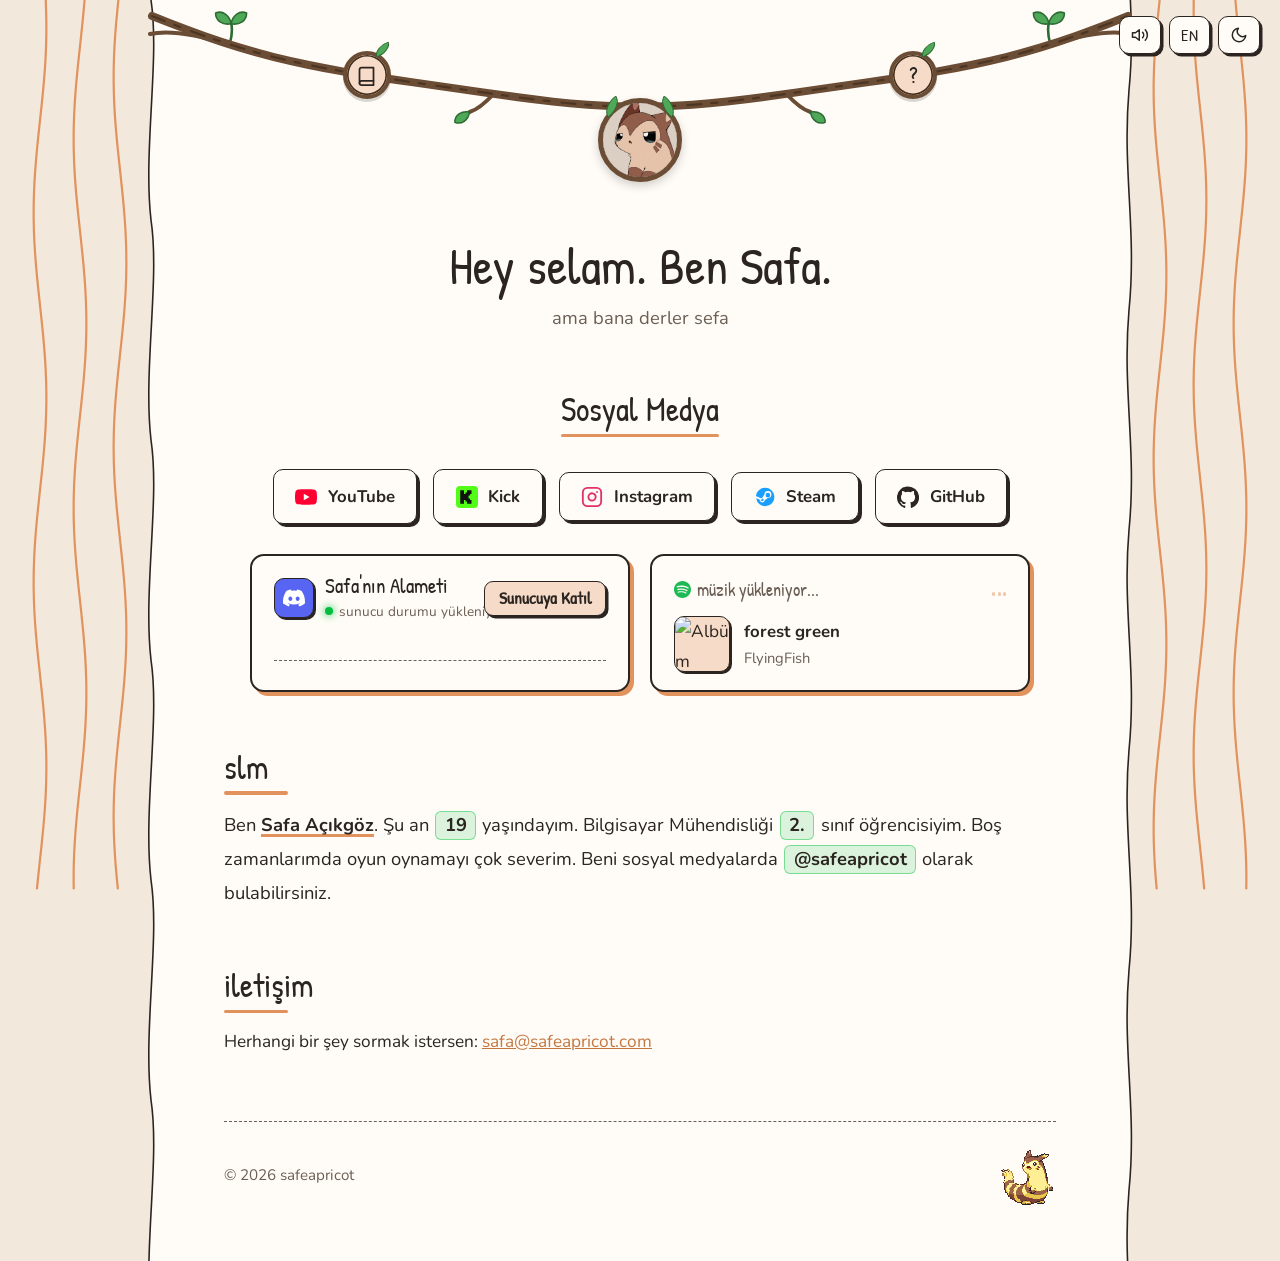
==== commit d1eca57c: "Prevent white theme flash on page load in dark mode" ====
--- a/index.html
+++ b/index.html
@@ -11,6 +11,15 @@
   <meta property="og:image" content="https://safeapricot.com/furrets/uykulufurret.JPEG">
   <link rel="icon" href="furrets/uykulufurret.JPEG">
 
+  <script>
+    (function () {
+      var p = new URLSearchParams(location.search);
+      var t = p.get('theme') || localStorage.getItem('theme') || 'light';
+      document.documentElement.setAttribute('data-theme', t);
+      var l = p.get('lang') || localStorage.getItem('lang') || 'tr';
+      document.documentElement.lang = l;
+    })();
+  </script>
   <link rel="preconnect" href="https://fonts.googleapis.com">
   <link rel="preconnect" href="https://fonts.gstatic.com" crossorigin>
   <link href="https://fonts.googleapis.com/css2?family=Nunito:wght@400;700&family=Patrick+Hand&display=swap" rel="stylesheet">
--- a/style.css
+++ b/style.css
@@ -18,14 +18,16 @@
   --paper: #fffcf7;
   --desk: #f2e8dc;
   --line: #2b2420;
-  --wave-color: #faf4eb;
+  --wave-color: #e2925c;
   --paper-width: 960px;
 
   --font-hand: 'Patrick Hand', 'Comic Sans MS', cursive;
   --font-body: 'Nunito', system-ui, -apple-system, 'Segoe UI', sans-serif;
+  color-scheme: light;
 }
 
 [data-theme="dark"] {
+  color-scheme: dark;
   --accent: #e2925c;
   --accent-dark: #f0a875;
   --accent-soft: rgba(226, 146, 92, 0.18);
@@ -43,7 +45,7 @@
   --paper: #161616;
   --desk: #101010;
   --line: #dcdcdc;
-  --wave-color: #242424;
+  --wave-color: #915F4C;
 }
 
 * {
@@ -54,6 +56,7 @@
 
 html {
   scroll-behavior: smooth;
+  background: var(--desk);
 }
 
 body {
@@ -63,6 +66,9 @@
   color: var(--ink);
   background: var(--desk);
   overflow-x: hidden;
+}
+
+html.theme-ready body {
   transition: background-color 0.25s ease, color 0.25s ease;
 }
 
@@ -174,6 +180,9 @@
   margin: 0 auto;
   padding: 235px 4rem 3.5rem;
   background: var(--paper);
+}
+
+html.theme-ready .paper {
   transition: background-color 0.25s ease;
 }
 
@@ -232,6 +241,9 @@
 
 .garland .curtain {
   fill: var(--paper);
+}
+
+html.theme-ready .garland .curtain {
   transition: fill 0.25s ease;
 }
 
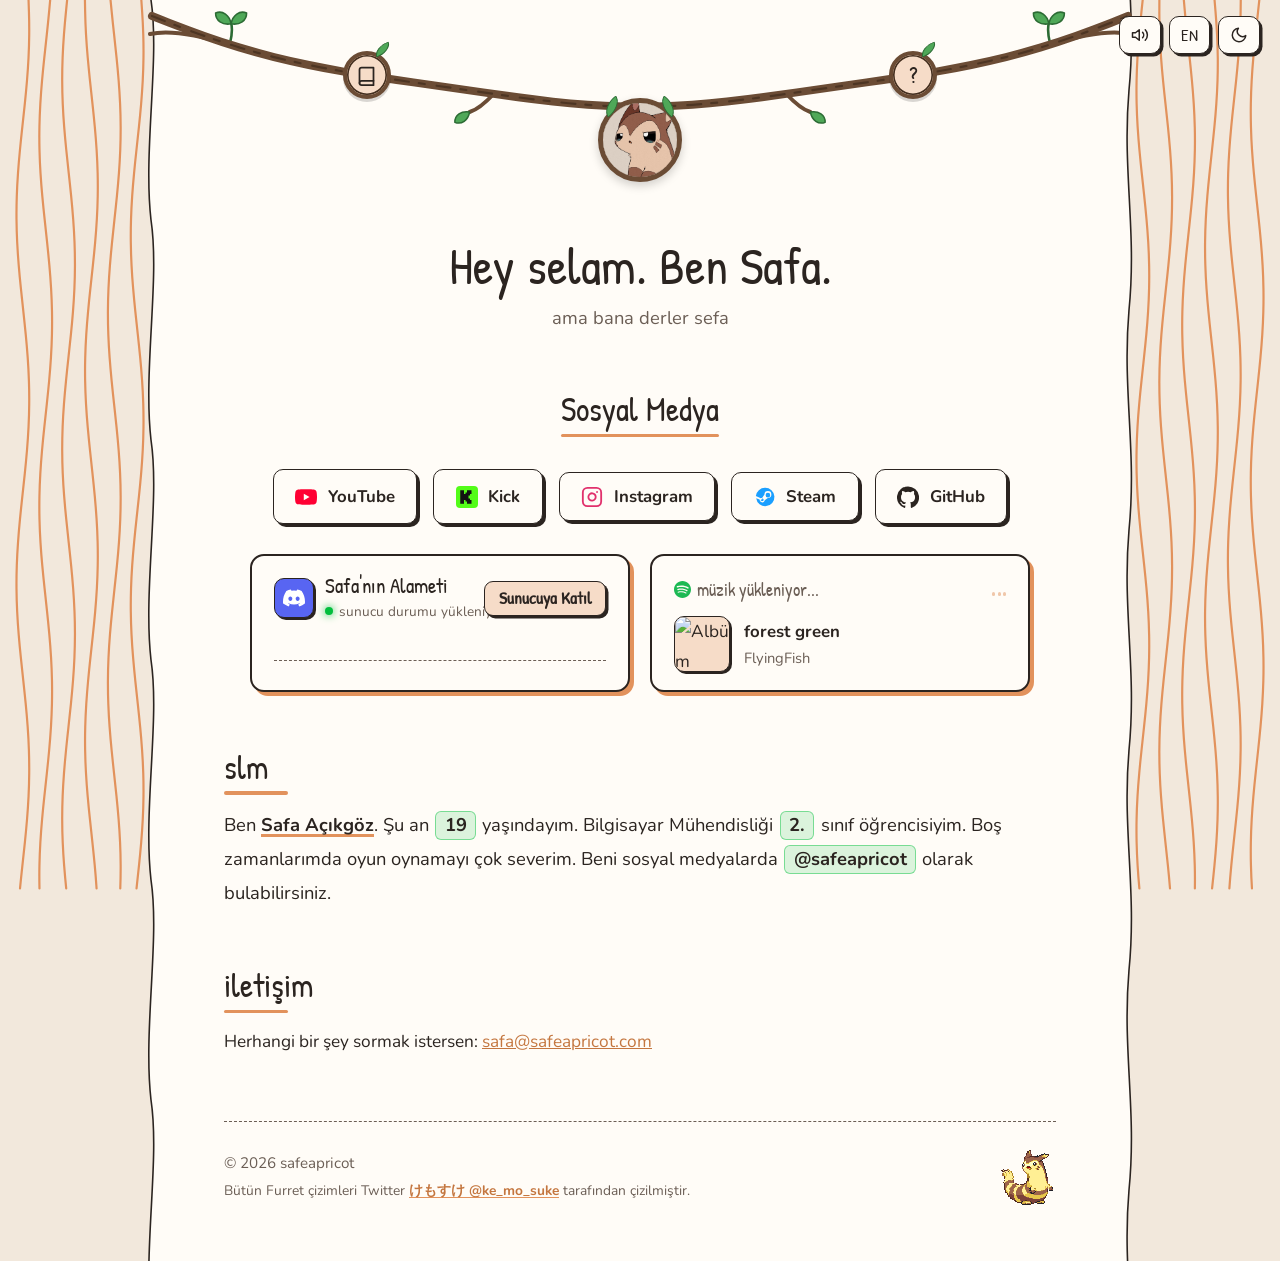
==== commit 4ff6cbd5: "Add Furret illustration artist credit (@ke_mo_suke) to footer" ====
--- a/index.html
+++ b/index.html
@@ -138,7 +138,10 @@
     </section>
 
     <footer>
-      <span>© 2026 safeapricot</span>
+      <div class="footer-info">
+        <span>© 2026 safeapricot</span>
+        <span class="footer-credit" id="furretCredit">Bütün Furret çizimleri Twitter <a href="https://x.com/ke_mo_suke" target="_blank" rel="noopener">けもすけ @ke_mo_suke</a> tarafından çizilmiştir.</span>
+      </div>
       <img src="assets/furret-walk.gif" alt="yürüyen furret">
     </footer>
   </main>
--- a/style.css
+++ b/style.css
@@ -1042,6 +1042,25 @@
   color: var(--ink-soft);
 }
 
+.footer-info {
+  display: flex;
+  flex-direction: column;
+  gap: 0.25rem;
+}
+
+.footer-credit {
+  font-size: 0.86rem;
+  line-height: 1.45;
+  color: var(--ink-soft);
+}
+
+.footer-credit a {
+  font-weight: 700;
+  text-decoration: underline;
+  text-decoration-color: var(--accent);
+  text-underline-offset: 2px;
+}
+
 footer img {
   width: 56px;
   image-rendering: pixelated;
@@ -1123,6 +1142,174 @@
   }
 }
 
+/* ---------- Gizli Snake Oyunu (Ortadaki Beyaz Bölge) ---------- */
+
+.snake-section {
+  margin: 0 auto 3.2rem;
+  max-width: 460px;
+  animation: snakePopIn 0.35s cubic-bezier(0.34, 1.56, 0.64, 1);
+}
+
+@keyframes snakePopIn {
+  from {
+    opacity: 0;
+    transform: translateY(-12px) scale(0.96);
+  }
+  to {
+    opacity: 1;
+    transform: translateY(0) scale(1);
+  }
+}
+
+.snake-card {
+  background: var(--paper);
+  border: 2.2px solid var(--line);
+  border-radius: 16px;
+  padding: 1.15rem 1.25rem 1.25rem;
+  box-shadow: 5px 5px 0 var(--furret);
+}
+
+.snake-header {
+  display: flex;
+  align-items: center;
+  justify-content: space-between;
+  gap: 0.75rem;
+  margin-bottom: 0.9rem;
+  flex-wrap: wrap;
+}
+
+.snake-header .snake-title {
+  font-size: 1.65rem;
+  margin: 0;
+}
+
+.snake-header .snake-title::after {
+  display: none;
+}
+
+.snake-stats {
+  display: flex;
+  gap: 0.85rem;
+  font-family: var(--font-hand);
+  font-size: 1.2rem;
+  color: var(--ink);
+  margin-left: auto;
+}
+
+.snake-stat span {
+  color: var(--accent-dark);
+  font-weight: 700;
+}
+
+.snake-close-btn {
+  width: 32px;
+  height: 32px;
+  border: 1.8px solid var(--line);
+  border-radius: 8px;
+  background: var(--paper);
+  color: var(--ink);
+  font-family: var(--font-hand);
+  font-size: 1.1rem;
+  cursor: pointer;
+  box-shadow: 2px 2px 0 var(--line);
+  transition: transform 0.15s ease, box-shadow 0.15s ease;
+}
+
+.snake-close-btn:hover {
+  transform: translate(-1px, -1px);
+  box-shadow: 3px 3px 0 var(--accent);
+}
+
+.snake-board-wrap {
+  position: relative;
+  width: 100%;
+  max-width: 400px;
+  margin: 0 auto;
+  border: 2px solid var(--line);
+  border-radius: 12px;
+  overflow: hidden;
+  box-shadow: inset 0 0 0 1px rgba(0, 0, 0, 0.06);
+}
+
+.snake-canvas {
+  display: block;
+  width: 100%;
+  height: auto;
+  aspect-ratio: 1 / 1;
+}
+
+.snake-overlay {
+  position: absolute;
+  inset: 0;
+  background: rgba(22, 22, 22, 0.72);
+  backdrop-filter: blur(2px);
+  display: flex;
+  flex-direction: column;
+  align-items: center;
+  justify-content: center;
+  gap: 0.85rem;
+  padding: 1rem;
+  text-align: center;
+}
+
+.snake-overlay[hidden] {
+  display: none;
+}
+
+.snake-over-text {
+  font-family: var(--font-hand);
+  font-size: 2.1rem;
+  color: #fffcf7;
+  text-shadow: 2px 2px 0 #2b2420;
+}
+
+.snake-footer {
+  margin-top: 0.85rem;
+  text-align: center;
+}
+
+.snake-hint {
+  font-family: var(--font-hand);
+  font-size: 1.1rem;
+  color: var(--ink-soft);
+  margin-bottom: 0.55rem;
+}
+
+.snake-dpad {
+  display: inline-flex;
+  flex-direction: column;
+  align-items: center;
+  gap: 5px;
+}
+
+.snake-dpad-row {
+  display: flex;
+  gap: 5px;
+}
+
+.snake-dpad button {
+  width: 38px;
+  height: 34px;
+  border: 1.8px solid var(--line);
+  border-radius: 8px;
+  background: var(--paper);
+  color: var(--ink);
+  font-family: var(--font-hand);
+  font-size: 1.15rem;
+  cursor: pointer;
+  box-shadow: 2px 2px 0 var(--line);
+  transition: transform 0.1s ease, box-shadow 0.1s ease;
+}
+
+.snake-dpad button:hover {
+  background: var(--accent-soft);
+}
+
+.snake-dpad button:active {
+  transform: translate(1px, 1px);
+  box-shadow: 1px 1px 0 var(--line);
+}
+
 /* ---------- Mobil ---------- */
 
 @media (max-width: 680px) {
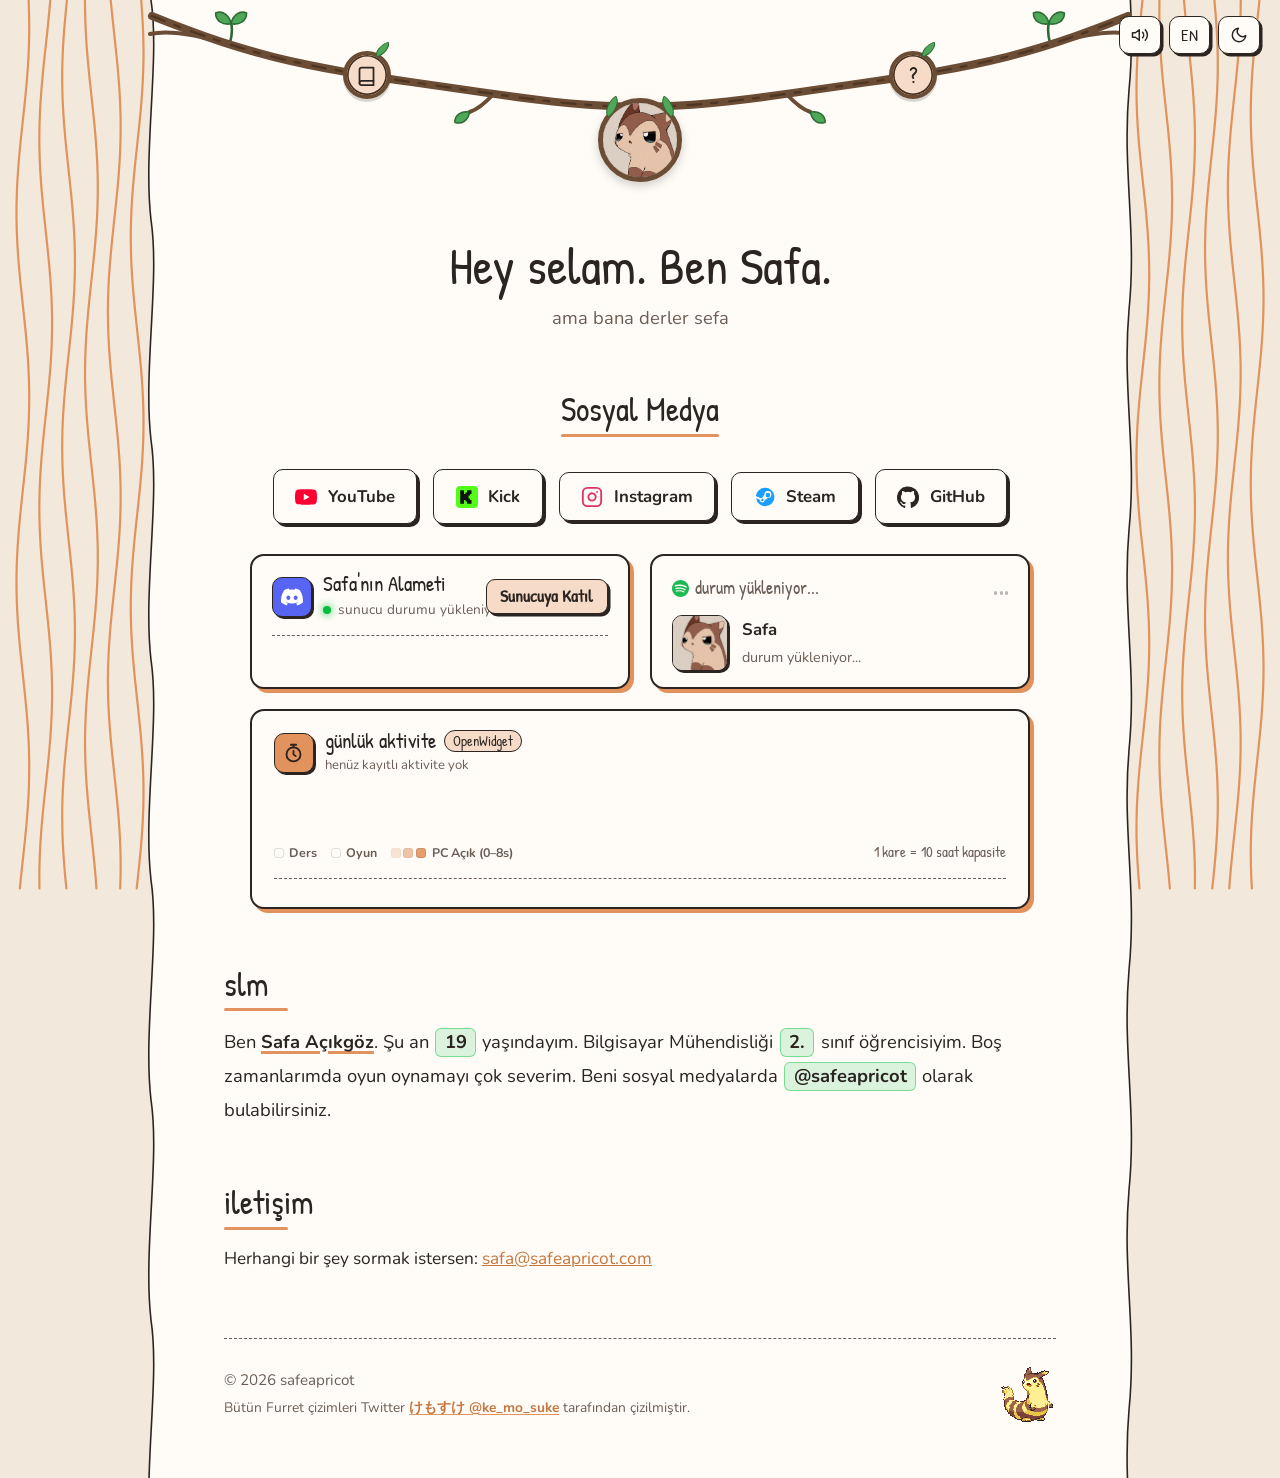
==== commit 92a1bff6: "Add OpenWidget live activity heatmap and replace Last.fm with Lanyard presence card" ====
--- a/index.html
+++ b/index.html
@@ -83,7 +83,7 @@
         </a>
       </div>
 
-      <!-- Discord & Spotify (Last.fm) Canlı Kartları -->
+      <!-- Discord & Lanyard (Spotify / Canlı Durum) Kartları -->
       <div class="widgets-grid">
         <div class="discord-card" id="discordWidget">
           <div class="discord-top">
@@ -104,24 +104,77 @@
           <div class="discord-members"></div>
         </div>
 
-        <a class="spotify-card" id="spotifyWidget" href="https://www.last.fm/user/safeapricot" target="_blank" rel="noopener">
+        <a class="spotify-card" id="lanyardWidget" href="https://open.spotify.com" target="_blank" rel="noopener">
           <div class="spotify-header">
             <span class="spotify-badge">
-              <svg viewBox="0 0 24 24" fill="currentColor" aria-hidden="true"><path d="M12 0C5.4 0 0 5.4 0 12s5.4 12 12 12 12-5.4 12-12S18.66 0 12 0zm5.521 17.34c-.24.359-.66.48-1.021.24-2.82-1.74-6.36-2.101-10.561-1.141-.418.122-.779-.179-.899-.539-.12-.421.18-.78.54-.9 4.56-1.021 8.52-.6 11.64 1.32.42.18.479.659.301 1.02zm1.44-3.3c-.301.42-.841.6-1.262.3-3.239-1.98-8.159-2.58-11.939-1.38-.479.12-1.02-.12-1.14-.6-.12-.48.12-1.021.6-1.141C9.6 9.9 15 10.561 18.72 12.84c.361.181.54.78.241 1.2zm.12-3.36C15.24 8.4 8.82 8.16 5.16 9.301c-.6.179-1.2-.181-1.38-.721-.18-.601.18-1.2.72-1.381 4.26-1.26 11.28-1.02 15.721 1.621.539.3.719 1.02.419 1.56-.299.421-1.02.599-1.559.3z"/></svg>
-              <span class="spotify-status-text" data-i18n="spotify_loading">müzik yükleniyor...</span>
+              <span class="lanyard-badge-icon" aria-hidden="true">
+                <svg viewBox="0 0 24 24" fill="currentColor"><path d="M12 0C5.4 0 0 5.4 0 12s5.4 12 12 12 12-5.4 12-12S18.66 0 12 0zm5.521 17.34c-.24.359-.66.48-1.021.24-2.82-1.74-6.36-2.101-10.561-1.141-.418.122-.779-.179-.899-.539-.12-.421.18-.78.54-.9 4.56-1.021 8.52-.6 11.64 1.32.42.18.479.659.301 1.02zm1.44-3.3c-.301.42-.841.6-1.262.3-3.239-1.98-8.159-2.58-11.939-1.38-.479.12-1.02-.12-1.14-.6-.12-.48.12-1.021.6-1.141C9.6 9.9 15 10.561 18.72 12.84c.361.181.54.78.241 1.2zm.12-3.36C15.24 8.4 8.82 8.16 5.16 9.301c-.6.179-1.2-.181-1.38-.721-.18-.601.18-1.2.72-1.381 4.26-1.26 11.28-1.02 15.721 1.621.539.3.719 1.02.419 1.56-.299.421-1.02.599-1.559.3z"/></svg>
+              </span>
+              <span class="spotify-status-text" data-i18n="lanyard_loading">durum yükleniyor...</span>
             </span>
             <span class="music-bars paused" aria-hidden="true">
               <span></span><span></span><span></span>
             </span>
           </div>
           <div class="spotify-body">
-            <img class="spotify-cover" src="https://lastfm-img.freetls.fastly.net/i/u/300x300/748254fd1794da43e387608ec1c8ecad.jpg" alt="Albüm kapağı">
+            <div class="lanyard-thumb-wrap">
+              <img class="spotify-cover" src="furrets/uykulufurret.JPEG" alt="Durum görseli">
+              <span class="lanyard-status-dot online" hidden></span>
+            </div>
             <div class="spotify-info">
-              <div class="spotify-track">forest green</div>
-              <div class="spotify-artist">FlyingFish</div>
-            </div>
-          </div>
-        </a>
+              <div class="spotify-track">Safa</div>
+              <div class="spotify-artist" data-i18n="lanyard_loading">durum yükleniyor...</div>
+              <div class="spotify-progress" hidden>
+                <div class="spotify-progress-track"><span class="spotify-progress-fill"></span></div>
+                <div class="spotify-progress-times">
+                  <span class="spotify-time-cur">0:00</span>
+                  <span class="spotify-time-tot">0:00</span>
+                </div>
+              </div>
+            </div>
+          </div>
+        </a>
+      </div>
+
+      <!-- OpenWidget Canlı Günlük Aktivite Heatmap Kartı -->
+      <div class="activity-card" id="activityWidget">
+        <div class="activity-top">
+          <div class="activity-title-wrap">
+            <div class="activity-icon" aria-hidden="true">
+              <svg viewBox="0 0 24 24" fill="none" stroke="currentColor" stroke-width="2.1" stroke-linecap="round" stroke-linejoin="round"><circle cx="12" cy="13" r="8"/><path d="M12 9v4l2.5 2"/><path d="M9 2h6"/><path d="M12 2v3"/></svg>
+            </div>
+            <div>
+              <div class="activity-heading-row">
+                <span class="activity-name" data-i18n="activity_title">günlük aktivite</span>
+                <a class="activity-source" href="https://github.com/safeapricot/openwidget-windows" target="_blank" rel="noopener">OpenWidget</a>
+              </div>
+              <div class="activity-sub" id="activityUpdated" data-i18n="activity_loading">aktivite verisi yükleniyor...</div>
+            </div>
+          </div>
+          <div class="activity-summary" id="activitySummary"></div>
+        </div>
+
+        <div class="activity-scroll" id="activityScroll">
+          <div class="activity-board" id="activityBoard" role="grid" aria-label="Günlük aktivite haritası"></div>
+        </div>
+
+        <div class="activity-legend">
+          <div class="activity-legend-items">
+            <span class="legend-item"><span class="legend-swatch" id="legendStudy"></span><span data-i18n="activity_study">Ders</span></span>
+            <span class="legend-item"><span class="legend-swatch" id="legendGame"></span><span data-i18n="activity_game">Oyun</span></span>
+            <span class="legend-item">
+              <span class="legend-uptime-steps" aria-hidden="true">
+                <span class="legend-swatch" style="opacity:0.22;background:var(--accent)"></span>
+                <span class="legend-swatch" style="opacity:0.52;background:var(--accent)"></span>
+                <span class="legend-swatch" style="opacity:0.88;background:var(--accent)"></span>
+              </span>
+              <span data-i18n="activity_pc_scale">PC Açık (0–8s)</span>
+            </span>
+          </div>
+          <span class="activity-cap-note" data-i18n="activity_cap_note">1 kare = 10 saat kapasite</span>
+        </div>
+
+        <div class="activity-detail" id="activityDetail"></div>
       </div>
     </section>
 
--- a/style.css
+++ b/style.css
@@ -643,7 +643,7 @@
   box-shadow: 4px 5px 0 var(--furret);
 }
 
-/* ---------- Discord & Spotify / Last.fm Kartları ---------- */
+/* ---------- Discord & Lanyard (Spotify / Canlı Durum) Kartları ---------- */
 
 .widgets-grid {
   display: grid;
@@ -655,7 +655,7 @@
 
 .discord-card,
 .spotify-card {
-  padding: 1.1rem 1.35rem;
+  padding: 1rem 1.25rem;
   background: var(--paper);
   border: 2px solid var(--line);
   border-radius: 14px;
@@ -663,7 +663,7 @@
   text-align: left;
   display: flex;
   flex-direction: column;
-  justify-content: space-between;
+  justify-content: flex-start;
   transition: transform 0.2s ease, box-shadow 0.2s ease, background-color 0.25s ease;
 }
 
@@ -796,10 +796,14 @@
 .discord-avatar-status.idle   { background: #f0b232; }
 .discord-avatar-status.dnd    { background: #f23f43; }
 
-/* Spotify / Last.fm Kartı */
+/* Lanyard (Spotify / Canlı Durum) Kartı */
 .spotify-card {
   text-decoration: none;
   color: var(--ink);
+}
+
+.spotify-card.is-static {
+  cursor: default;
 }
 
 .spotify-header {
@@ -817,6 +821,11 @@
   display: inline-flex;
   align-items: center;
   gap: 0.4rem;
+}
+
+.lanyard-badge-icon {
+  display: inline-flex;
+  align-items: center;
 }
 
 .spotify-badge svg {
@@ -825,22 +834,88 @@
   color: #1db954;
 }
 
+.spotify-card.mode-game .spotify-badge svg {
+  color: var(--accent-dark);
+}
+
+.spotify-card.mode-idle .spotify-badge svg {
+  color: #5865f2;
+}
+
 .spotify-body {
   display: flex;
   align-items: center;
   gap: 0.9rem;
-}
-
-.spotify-cover {
+  flex: 1;
+}
+
+.lanyard-thumb-wrap {
+  position: relative;
   width: 56px;
   height: 56px;
+  flex-shrink: 0;
+}
+
+.spotify-cover {
+  width: 100%;
+  height: 100%;
   border-radius: 10px;
   border: 1.8px solid var(--line);
   object-fit: cover;
-  flex-shrink: 0;
   background: var(--accent-soft);
   box-shadow: 2px 2px 0 var(--line);
 }
+
+.spotify-card.mode-idle .spotify-header,
+.spotify-card.mode-game .spotify-header {
+  margin-bottom: 0.45rem;
+}
+
+.spotify-card.mode-idle .spotify-body,
+.spotify-card.mode-game .spotify-body {
+  gap: 1.05rem;
+}
+
+.spotify-card.mode-idle .lanyard-thumb-wrap,
+.spotify-card.mode-game .lanyard-thumb-wrap {
+  width: 74px;
+  height: 74px;
+}
+
+.spotify-card.mode-idle .spotify-cover,
+.spotify-card.mode-game .spotify-cover {
+  border-radius: 13px;
+}
+
+.spotify-card.mode-idle .spotify-track,
+.spotify-card.mode-game .spotify-track {
+  font-family: var(--font-hand);
+  font-size: 1.55rem;
+  line-height: 1.15;
+}
+
+.spotify-card.mode-idle .lanyard-status-dot,
+.spotify-card.mode-game .lanyard-status-dot {
+  width: 16px;
+  height: 16px;
+  right: -4px;
+  bottom: -4px;
+}
+
+.lanyard-status-dot {
+  position: absolute;
+  right: -3px;
+  bottom: -3px;
+  width: 14px;
+  height: 14px;
+  border-radius: 50%;
+  border: 2.2px solid var(--paper);
+}
+
+.lanyard-status-dot.online  { background: #23a55a; }
+.lanyard-status-dot.idle    { background: #f0b232; }
+.lanyard-status-dot.dnd     { background: #f23f43; }
+.lanyard-status-dot.offline { background: #80848e; }
 
 .spotify-info {
   min-width: 0;
@@ -857,11 +932,48 @@
 }
 
 .spotify-artist {
-  font-size: 0.92rem;
+  font-size: 0.9rem;
   color: var(--ink-soft);
   white-space: nowrap;
   overflow: hidden;
   text-overflow: ellipsis;
+}
+
+.spotify-progress {
+  margin-top: 6px;
+}
+
+.spotify-progress-track {
+  width: 100%;
+  height: 5px;
+  border-radius: 999px;
+  background: var(--accent-soft);
+  overflow: hidden;
+}
+
+.spotify-progress-fill {
+  display: block;
+  height: 100%;
+  width: 0%;
+  background: #1db954;
+  border-radius: 999px;
+  transition: width 0.5s linear;
+}
+
+.spotify-progress-times {
+  display: flex;
+  justify-content: space-between;
+  font-size: 0.72rem;
+  font-weight: 700;
+  color: var(--ink-soft);
+  margin-top: 2px;
+}
+
+.music-bars[hidden],
+.lanyard-status-dot[hidden],
+.spotify-progress[hidden],
+.spotify-artist[hidden] {
+  display: none;
 }
 
 .music-bars {
@@ -873,7 +985,7 @@
 
 .music-bars span {
   width: 3px;
-  background: var(--accent);
+  background: #1db954;
   border-radius: 2px;
   animation: eqBar 0.9s ease-in-out infinite;
 }
@@ -885,12 +997,377 @@
 .music-bars.paused span {
   animation: none;
   height: 4px;
-  opacity: 0.5;
+  opacity: 0.45;
+  background: var(--ink-soft);
 }
 
 @keyframes eqBar {
   0%, 100% { height: 4px; }
   50%      { height: 13px; }
+}
+
+/* ---------- OpenWidget Günlük Aktivite Heatmap Kartı ---------- */
+
+.activity-card {
+  max-width: 780px;
+  margin: 1.25rem auto 0;
+  padding: 1.15rem 1.35rem 1.05rem;
+  background: var(--paper);
+  border: 2px solid var(--line);
+  border-radius: 14px;
+  box-shadow: 4px 4px 0 var(--accent);
+  text-align: left;
+  --hm-empty: #efe6da;
+  --hm-cell-border: rgba(43, 36, 32, 0.14);
+  transition: transform 0.2s ease, box-shadow 0.2s ease, background-color 0.25s ease;
+}
+
+[data-theme="dark"] .activity-card {
+  --hm-empty: #24211f;
+  --hm-cell-border: rgba(220, 220, 220, 0.12);
+}
+
+.activity-card:hover {
+  transform: translateY(-2px);
+  box-shadow: 6px 6px 0 var(--furret);
+}
+
+.activity-top {
+  display: flex;
+  align-items: center;
+  justify-content: space-between;
+  gap: 0.75rem;
+  flex-wrap: wrap;
+  margin-bottom: 0.85rem;
+}
+
+.activity-title-wrap {
+  display: flex;
+  align-items: center;
+  gap: 0.7rem;
+  min-width: 0;
+}
+
+.activity-icon {
+  width: 40px;
+  height: 40px;
+  border-radius: 10px;
+  background: var(--accent);
+  color: #2b2420;
+  border: 1.8px solid var(--line);
+  display: flex;
+  align-items: center;
+  justify-content: center;
+  flex-shrink: 0;
+  box-shadow: 2px 2px 0 var(--line);
+}
+
+.activity-icon svg {
+  width: 21px;
+  height: 21px;
+}
+
+.activity-heading-row {
+  display: flex;
+  align-items: center;
+  gap: 0.5rem;
+  flex-wrap: wrap;
+}
+
+.activity-name {
+  font-family: var(--font-hand);
+  font-size: 1.32rem;
+  line-height: 1.1;
+  color: var(--ink);
+}
+
+.activity-source {
+  font-family: var(--font-hand);
+  font-size: 0.88rem;
+  line-height: 1;
+  padding: 0.18rem 0.5rem;
+  border-radius: 999px;
+  border: 1.4px solid var(--line);
+  background: var(--accent-soft);
+  color: var(--ink);
+  text-decoration: none;
+  transition: background-color 0.15s ease, transform 0.15s ease;
+}
+
+.activity-source:hover {
+  background: var(--accent);
+  color: #2b2420;
+  transform: translateY(-1px);
+}
+
+.activity-sub {
+  font-size: 0.82rem;
+  color: var(--ink-soft);
+  margin-top: 2px;
+}
+
+.activity-summary {
+  display: flex;
+  align-items: center;
+  gap: 0.45rem;
+  flex-wrap: wrap;
+}
+
+.activity-pill {
+  display: inline-flex;
+  align-items: center;
+  gap: 0.35rem;
+  padding: 0.22rem 0.6rem;
+  border-radius: 9px;
+  border: 1.5px solid var(--line);
+  background: var(--paper);
+  font-size: 0.82rem;
+  font-weight: 700;
+  color: var(--ink);
+  box-shadow: 2px 2px 0 var(--line);
+}
+
+.activity-pill-dot {
+  width: 8px;
+  height: 8px;
+  border-radius: 3px;
+  flex-shrink: 0;
+}
+
+.activity-scroll {
+  overflow-x: auto;
+  overflow-y: hidden;
+  padding: 4px 2px 6px;
+  scrollbar-width: thin;
+  scrollbar-color: var(--accent) transparent;
+}
+
+.activity-board {
+  display: inline-grid;
+  grid-template-columns: 24px auto;
+  grid-template-rows: 16px auto;
+  column-gap: 5px;
+  row-gap: 4px;
+  align-items: start;
+  user-select: none;
+}
+
+.activity-months {
+  grid-column: 2;
+  grid-row: 1;
+  position: relative;
+  height: 16px;
+  font-size: 0.72rem;
+  font-weight: 700;
+  color: var(--ink-soft);
+}
+
+.activity-month-lbl {
+  position: absolute;
+  top: 0;
+  white-space: nowrap;
+}
+
+.activity-weekdays {
+  grid-column: 1;
+  grid-row: 2;
+  display: grid;
+  grid-template-rows: repeat(7, 10.5px);
+  row-gap: 2.8px;
+  font-size: 0.66rem;
+  font-weight: 700;
+  color: var(--ink-soft);
+  line-height: 10.5px;
+  text-align: right;
+  padding-right: 2px;
+}
+
+.activity-grid {
+  grid-column: 2;
+  grid-row: 2;
+  display: grid;
+  grid-auto-flow: column;
+  grid-template-rows: repeat(7, 10.5px);
+  grid-auto-columns: 10.5px;
+  gap: 2.8px;
+}
+
+.hm-cell {
+  width: 10.5px;
+  height: 10.5px;
+  padding: 0;
+  border-radius: 2.6px;
+  border: 1px solid var(--hm-cell-border);
+  background: var(--hm-empty);
+  cursor: pointer;
+  appearance: none;
+  transition: transform 0.12s ease, border-color 0.12s ease;
+}
+
+.hm-cell:hover,
+.hm-cell:focus-visible {
+  transform: scale(1.28);
+  border-color: var(--line);
+  outline: none;
+  z-index: 2;
+}
+
+.hm-cell.is-today {
+  border: 1.6px solid var(--line);
+}
+
+.hm-cell.is-selected {
+  outline: 2px solid var(--accent-dark);
+  outline-offset: 1px;
+  z-index: 3;
+}
+
+.hm-cell.is-future {
+  opacity: 0.25;
+  pointer-events: none;
+}
+
+.activity-legend {
+  display: flex;
+  align-items: center;
+  justify-content: space-between;
+  gap: 0.6rem;
+  flex-wrap: wrap;
+  margin-top: 0.55rem;
+  font-size: 0.78rem;
+  color: var(--ink-soft);
+}
+
+.activity-legend-items {
+  display: flex;
+  align-items: center;
+  gap: 0.85rem;
+  flex-wrap: wrap;
+}
+
+.legend-item {
+  display: inline-flex;
+  align-items: center;
+  gap: 0.35rem;
+  font-weight: 700;
+}
+
+.legend-uptime-steps {
+  display: inline-flex;
+  gap: 2.5px;
+}
+
+.legend-swatch {
+  width: 10px;
+  height: 10px;
+  border-radius: 3px;
+  border: 1px solid var(--hm-cell-border);
+  display: inline-block;
+}
+
+.activity-cap-note {
+  font-family: var(--font-hand);
+  font-size: 0.92rem;
+  color: var(--ink-soft);
+}
+
+.activity-detail {
+  margin-top: 0.75rem;
+  padding-top: 0.7rem;
+  border-top: 1.5px dashed var(--ink-soft);
+  display: flex;
+  flex-direction: column;
+  gap: 0.45rem;
+}
+
+.activity-detail-head {
+  display: flex;
+  align-items: center;
+  justify-content: space-between;
+  gap: 0.6rem;
+  flex-wrap: wrap;
+}
+
+.activity-detail-date {
+  font-family: var(--font-hand);
+  font-size: 1.15rem;
+  color: var(--ink);
+}
+
+.activity-detail-metrics {
+  display: flex;
+  align-items: center;
+  gap: 0.75rem;
+  flex-wrap: wrap;
+  font-size: 0.86rem;
+  font-weight: 700;
+  color: var(--ink);
+}
+
+.activity-metric {
+  display: inline-flex;
+  align-items: center;
+  gap: 0.3rem;
+}
+
+.activity-detail-bar {
+  width: 100%;
+  height: 7px;
+  border-radius: 999px;
+  overflow: hidden;
+  background: var(--hm-empty);
+  border: 1px solid var(--hm-cell-border);
+  display: flex;
+}
+
+.activity-detail-bar > span {
+  height: 100%;
+  transition: width 0.2s ease;
+}
+
+.activity-games-row {
+  display: flex;
+  align-items: center;
+  gap: 0.4rem;
+  flex-wrap: wrap;
+}
+
+.activity-game-chip {
+  font-size: 0.78rem;
+  font-weight: 700;
+  padding: 0.14rem 0.52rem;
+  border-radius: 7px;
+  border: 1.4px solid var(--line);
+  background: var(--accent-soft);
+  color: var(--ink);
+}
+
+.hm-tooltip {
+  position: fixed;
+  z-index: 120;
+  pointer-events: none;
+  padding: 0.45rem 0.65rem;
+  border-radius: 10px;
+  border: 1.8px solid var(--line);
+  background: var(--paper);
+  color: var(--ink);
+  box-shadow: 3px 3px 0 var(--accent);
+  font-size: 0.8rem;
+  line-height: 1.4;
+  max-width: 240px;
+  opacity: 0;
+  transform: translate(-50%, calc(-100% - 10px));
+  transition: opacity 0.12s ease;
+}
+
+.hm-tooltip.show {
+  opacity: 1;
+}
+
+.hm-tooltip-date {
+  font-family: var(--font-hand);
+  font-size: 1rem;
+  margin-bottom: 2px;
 }
 
 /* Gizli kod */
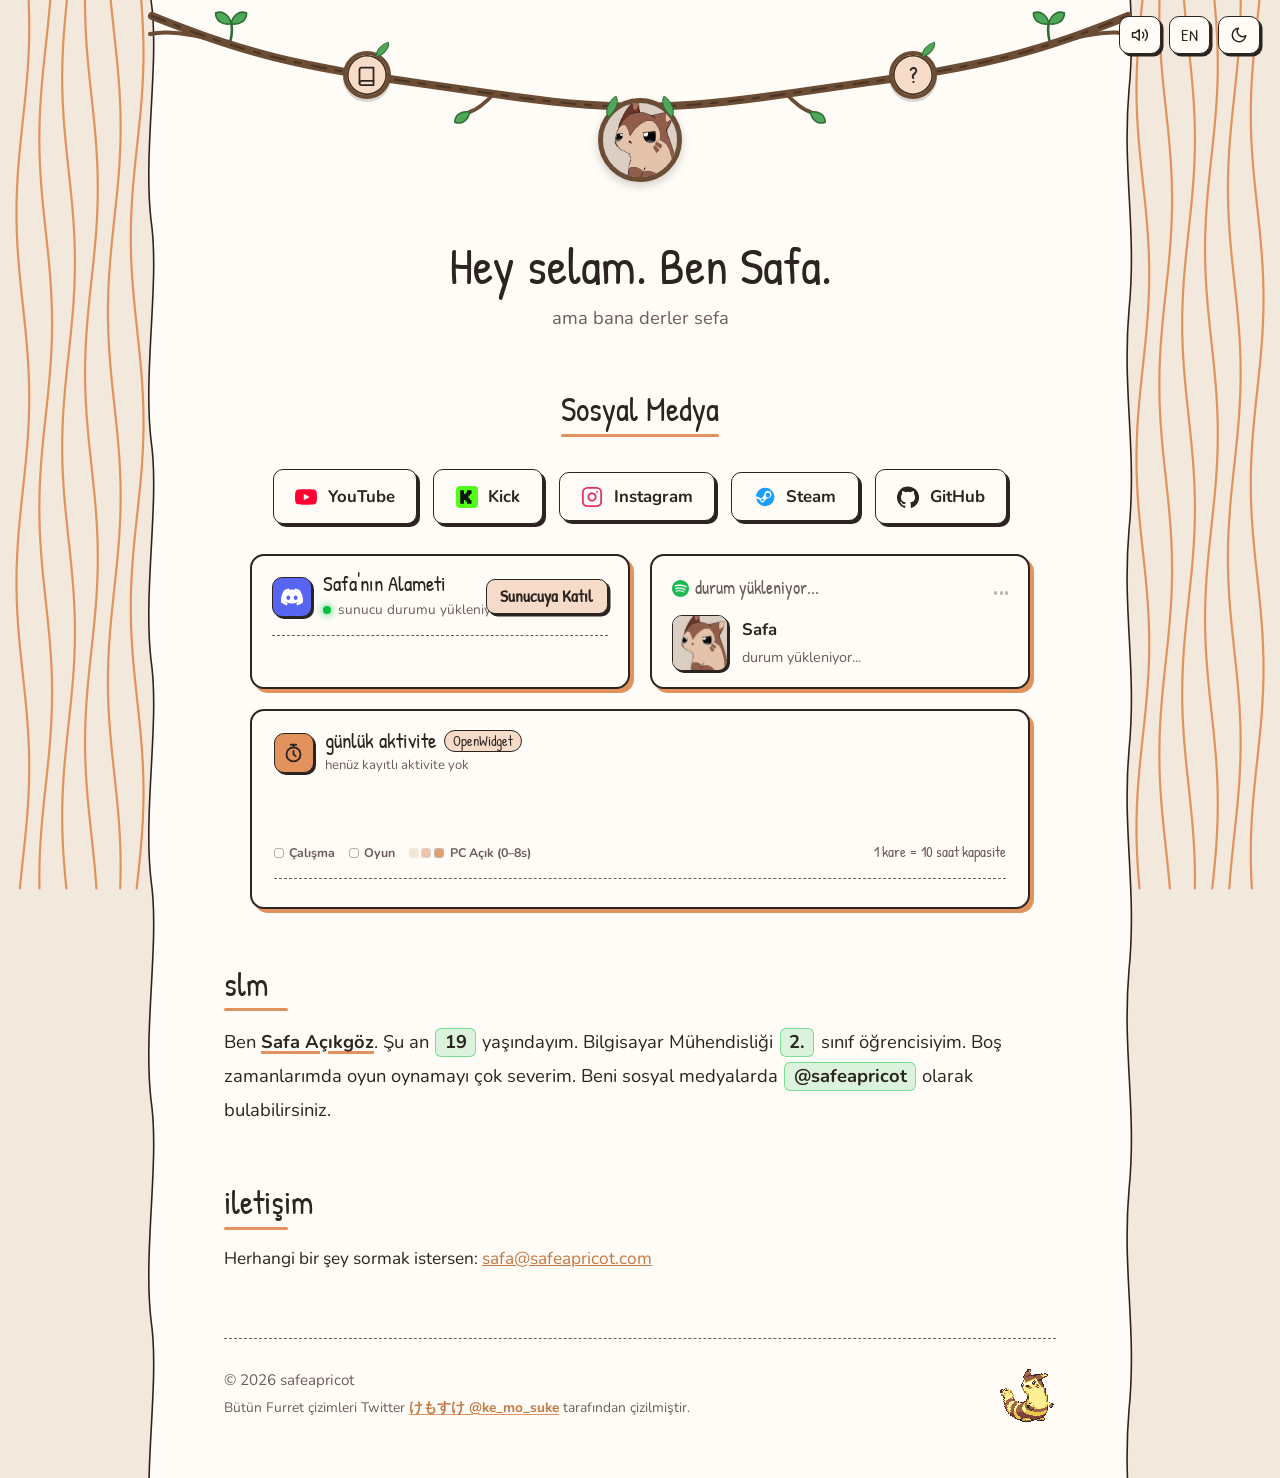
==== commit abf77cd3: "feat: integrate daily journal popup and study/work split in activity widget" ====
--- a/index.html
+++ b/index.html
@@ -160,7 +160,7 @@
 
         <div class="activity-legend">
           <div class="activity-legend-items">
-            <span class="legend-item"><span class="legend-swatch" id="legendStudy"></span><span data-i18n="activity_study">Ders</span></span>
+            <span class="legend-item"><span class="legend-swatch" id="legendStudy"></span><span data-i18n="activity_study">Çalışma</span></span>
             <span class="legend-item"><span class="legend-swatch" id="legendGame"></span><span data-i18n="activity_game">Oyun</span></span>
             <span class="legend-item">
               <span class="legend-uptime-steps" aria-hidden="true">
--- a/style.css
+++ b/style.css
@@ -1132,6 +1132,9 @@
   height: 8px;
   border-radius: 3px;
   flex-shrink: 0;
+  background-origin: padding-box !important;
+  background-clip: padding-box !important;
+  background-repeat: no-repeat !important;
 }
 
 .activity-scroll {
@@ -1199,6 +1202,9 @@
   border-radius: 2.6px;
   border: 1px solid var(--hm-cell-border);
   background: var(--hm-empty);
+  background-origin: padding-box !important;
+  background-clip: padding-box !important;
+  background-repeat: no-repeat !important;
   cursor: pointer;
   appearance: none;
   transition: transform 0.12s ease, border-color 0.12s ease;
@@ -1261,8 +1267,15 @@
   width: 10px;
   height: 10px;
   border-radius: 3px;
-  border: 1px solid var(--hm-cell-border);
+  border: 1px solid rgba(43, 36, 32, 0.35);
+  background-origin: padding-box !important;
+  background-clip: padding-box !important;
+  background-repeat: no-repeat !important;
   display: inline-block;
+}
+
+[data-theme="dark"] .legend-swatch {
+  border-color: #0b0b0b;
 }
 
 .activity-cap-note {
@@ -1340,6 +1353,30 @@
   border: 1.4px solid var(--line);
   background: var(--accent-soft);
   color: var(--ink);
+}
+
+button.activity-journal-chip {
+  font-family: inherit;
+  line-height: inherit;
+  cursor: pointer;
+  display: inline-flex;
+  align-items: center;
+  gap: 0.25rem;
+  transition: transform 0.14s ease, box-shadow 0.14s ease, background-color 0.14s ease, color 0.14s ease;
+}
+
+button.activity-journal-chip:hover,
+button.activity-journal-chip:focus-visible {
+  background: var(--accent);
+  color: #2b2420;
+  transform: translate(-1px, -1px);
+  box-shadow: 2.5px 2.5px 0 var(--line);
+  outline: none;
+}
+
+button.activity-journal-chip:active {
+  transform: translate(1px, 1px);
+  box-shadow: none;
 }
 
 .hm-tooltip {
@@ -1486,6 +1523,71 @@
   font-size: 2.2rem;
   line-height: 1.2;
   margin-bottom: 1rem;
+}
+
+/* Günlük Kaydı Pop-up */
+.popup.popup-journal {
+  width: min(500px, 92vw);
+  max-height: 78vh;
+  padding: 1.35rem 1.55rem 1.45rem;
+  text-align: left;
+  display: flex;
+  flex-direction: column;
+  gap: 0.85rem;
+  transform: scale(0.95);
+}
+
+.popup-backdrop.show .popup.popup-journal {
+  transform: scale(1);
+}
+
+.journal-popup-head {
+  display: flex;
+  align-items: center;
+  justify-content: space-between;
+  gap: 0.75rem;
+  padding-bottom: 0.55rem;
+  border-bottom: 1.5px dashed var(--ink-soft);
+}
+
+.journal-popup-date {
+  font-family: var(--font-hand);
+  font-size: 1.55rem;
+  line-height: 1.2;
+  color: var(--ink);
+}
+
+.journal-popup-close {
+  width: 32px;
+  height: 32px;
+  flex-shrink: 0;
+  border: 1.8px solid var(--line);
+  border-radius: 8px;
+  background: var(--paper);
+  color: var(--ink);
+  font-family: var(--font-hand);
+  font-size: 1.1rem;
+  cursor: pointer;
+  box-shadow: 2px 2px 0 var(--line);
+  transition: transform 0.15s ease, box-shadow 0.15s ease;
+}
+
+.journal-popup-close:hover,
+.journal-popup-close:focus-visible {
+  transform: translate(-1px, -1px);
+  box-shadow: 3px 3px 0 var(--accent);
+  outline: none;
+}
+
+.journal-popup-body {
+  white-space: pre-wrap;
+  overflow-wrap: anywhere;
+  overflow-y: auto;
+  font-size: 1rem;
+  line-height: 1.72;
+  color: var(--ink);
+  max-height: 52vh;
+  padding-right: 4px;
 }
 
 /* Kitap */
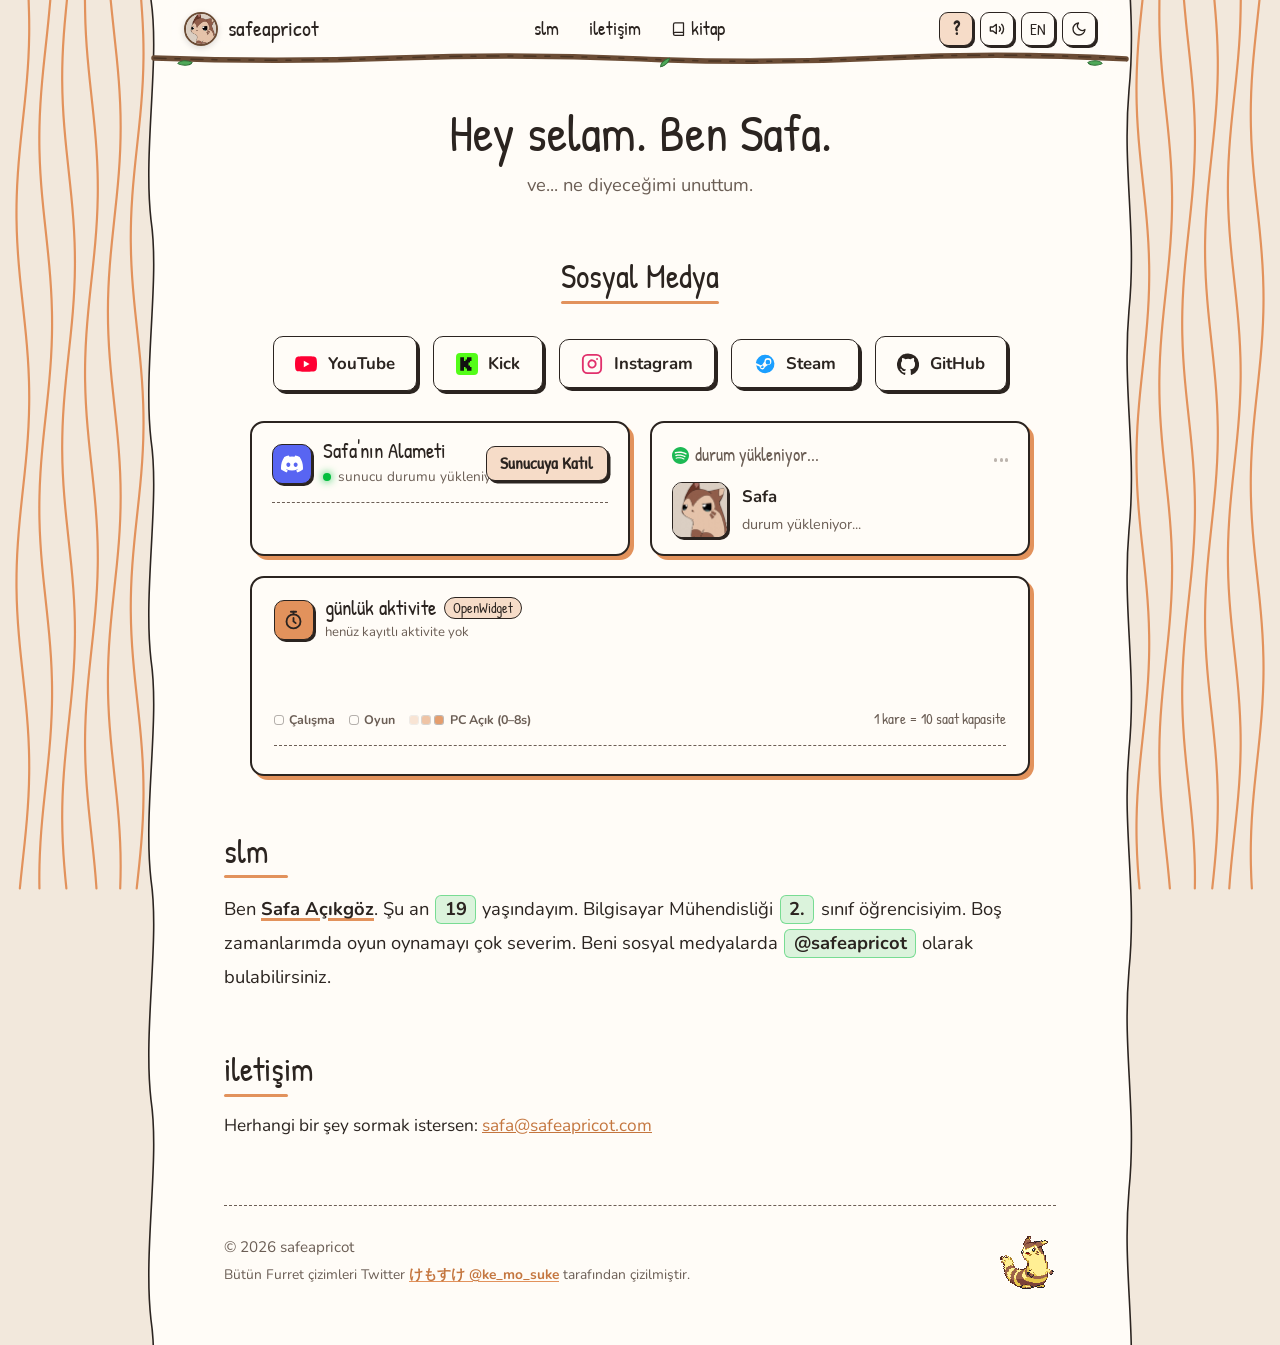
==== commit 09636b20: "Redesign header as slim branch navbar and load random subtitle from yazi.txt" ====
--- a/index.html
+++ b/index.html
@@ -26,7 +26,7 @@
   <link rel="stylesheet" href="style.css">
 </head>
 <body>
-  <div class="garland" id="garland"></div>
+  <header class="site-nav" id="siteNav"></header>
 
   <!-- 2 Sol + 2 Sağ Rastgele Furret Çerçevesi -->
   <div class="furret-side top left">
@@ -44,7 +44,7 @@
 
   <main class="paper">
     <h1 class="hello" data-i18n="hello">Hey selam. Ben Safa.</h1>
-    <p class="hello-sub" data-i18n="hello_sub">ama bana derler sefa</p>
+    <p class="hello-sub" id="helloSub">ama bana derler sefa</p>
 
     <section id="sosyal">
       <h2 data-i18n="socials_title">Sosyal Medya</h2>
--- a/style.css
+++ b/style.css
@@ -125,39 +125,30 @@
   color: var(--accent-dark);
 }
 
-/* ---------- Sağ üst kontroller (Dil & Tema) ---------- */
-
-.top-controls {
-  position: fixed;
-  top: 16px;
-  right: 20px;
-  z-index: 80;
-  display: flex;
-  gap: 8px;
-}
+/* ---------- Kontroller (Navbar içi) ---------- */
 
 .ctrl-btn {
   font-family: var(--font-hand);
-  font-size: 1.05rem;
+  font-size: 1rem;
   line-height: 1;
-  min-width: 40px;
-  height: 38px;
-  padding: 0 11px;
+  min-width: 34px;
+  height: 34px;
+  padding: 0 8px;
   display: inline-flex;
   align-items: center;
   justify-content: center;
-  border: 1.8px solid var(--line);
-  border-radius: 10px;
+  border: 1.6px solid var(--line);
+  border-radius: 9px;
   background: var(--paper);
   color: var(--ink);
   cursor: pointer;
-  box-shadow: 2.5px 2.5px 0 var(--line);
+  box-shadow: 2px 2px 0 var(--line);
   transition: transform 0.15s ease, box-shadow 0.15s ease, background-color 0.2s ease;
 }
 
 .ctrl-btn:hover {
   transform: translate(-1px, -1px);
-  box-shadow: 4px 4px 0 var(--accent);
+  box-shadow: 3px 3px 0 var(--accent);
 }
 
 .ctrl-btn:active {
@@ -166,8 +157,14 @@
 }
 
 .ctrl-btn svg {
-  width: 18px;
-  height: 18px;
+  width: 16px;
+  height: 16px;
+}
+
+.ctrl-btn.nav-secret {
+  background: var(--accent-soft);
+  font-weight: 700;
+  font-size: 1.15rem;
 }
 
 /* ---------- Kağıt (orta sütun) ---------- */
@@ -178,7 +175,7 @@
   width: min(var(--paper-width), calc(100% - 40px));
   min-height: 100vh;
   margin: 0 auto;
-  padding: 235px 4rem 3.5rem;
+  padding: 102px 4rem 3.5rem;
   background: var(--paper);
 }
 
@@ -218,261 +215,203 @@
   background-image: url("data:image/svg+xml,%3Csvg xmlns='http://www.w3.org/2000/svg' width='20' height='220' viewBox='0 0 20 220'%3E%3Cpath d='M10 0 C3 80 18 140 10 220 L0 220 L0 0 Z' fill='%23161616'/%3E%3Cpath d='M10 0 C3 80 18 140 10 220' fill='none' stroke='%23dcdcdc' stroke-width='1.6'/%3E%3C/svg%3E");
 }
 
-/* ---------- Üstteki Ağaç Dalı Menü ---------- */
-
-.garland {
+/* ---------- İnce Ağaç Dalı Navbar & Hero Profil ---------- */
+
+.site-nav {
   position: fixed;
   top: 0;
   left: 50%;
   transform: translateX(-50%);
   width: min(var(--paper-width), calc(100% - 40px));
-  height: 0;
-  z-index: 50;
-}
-
-.garland > svg {
-  position: absolute;
-  top: 0;
-  left: 0;
-  width: 100%;
-  overflow: visible;
-  pointer-events: none;
-}
-
-.garland .curtain {
-  fill: var(--paper);
-}
-
-html.theme-ready .garland .curtain {
-  transition: fill 0.25s ease;
-}
-
-.garland .branch-main {
-  fill: none;
-  stroke: var(--branch);
-  stroke-width: 8;
-  stroke-linecap: round;
-  stroke-linejoin: round;
-}
-
-.garland .branch-bark {
-  fill: none;
-  stroke: var(--branch-bark);
-  stroke-width: 2.2;
-  stroke-linecap: round;
-  stroke-dasharray: 14 10 6 12;
-  opacity: 0.75;
-}
-
-.garland .branch-twig {
-  fill: none;
-  stroke: var(--branch);
-  stroke-width: 4;
-  stroke-linecap: round;
-}
-
-.garland .sprout-stem {
-  fill: none;
-  stroke: var(--leaf-dark);
-  stroke-width: 2.6;
-  stroke-linecap: round;
-}
-
-.garland .branch-leaf {
-  fill: var(--leaf);
-  stroke: var(--leaf-dark);
-  stroke-width: 1.5;
-  stroke-linejoin: round;
-}
-
-/* Dalın kıvrılarak oluşturduğu yuvarlak düğümler */
-.bead {
-  position: absolute;
-  transform: translate(-50%, -50%);
-  display: flex;
-  align-items: center;
-  justify-content: center;
+  z-index: 60;
+  background: var(--paper);
+  background: color-mix(in srgb, var(--paper) 88%, transparent);
+  backdrop-filter: blur(10px);
+  -webkit-backdrop-filter: blur(10px);
+  transition: transform 0.28s ease, box-shadow 0.25s ease;
+}
+
+html.theme-ready .site-nav {
+  transition: transform 0.28s ease, box-shadow 0.25s ease, background-color 0.25s ease;
+}
+
+.site-nav.nav-hidden {
+  transform: translate(-50%, calc(-100% - 14px));
+}
+
+.site-nav.scrolled {
+  box-shadow: 0 6px 20px rgba(43, 36, 32, 0.08);
+}
+
+[data-theme="dark"] .site-nav.scrolled {
+  box-shadow: 0 6px 22px rgba(0, 0, 0, 0.35);
+}
+
+.nav-inner {
+  height: 58px;
+  display: flex;
+  align-items: center;
+  justify-content: space-between;
+  gap: 12px;
+  padding: 0 1.5rem;
+}
+
+.nav-brand {
+  display: inline-flex;
+  align-items: center;
+  gap: 10px;
+  text-decoration: none;
+  color: var(--ink);
+  flex-shrink: 0;
+}
+
+.nav-avatar {
+  width: 34px;
+  height: 34px;
   border-radius: 50%;
-  border: 4.5px solid var(--branch);
-  box-shadow: inset 0 0 0 1.6px var(--branch-bark), 0 3px 0 rgba(0, 0, 0, 0.15);
-  background: var(--paper);
-  color: var(--ink);
-  text-decoration: none;
-  cursor: pointer;
-  transition: transform 0.22s cubic-bezier(0.34, 1.56, 0.64, 1), background-color 0.25s ease;
-}
-
-/* Her düğümün üstünde küçük bir yaprak filizi */
-.bead.link::before {
-  content: '';
-  position: absolute;
-  top: -11px;
-  right: -4px;
-  width: 15px;
-  height: 9px;
-  background: var(--leaf);
-  border: 1.5px solid var(--leaf-dark);
-  border-radius: 100% 0 100% 0;
-  transform: rotate(-20deg);
-  pointer-events: none;
-}
-
-.bead.link {
-  width: 48px;
-  height: 48px;
-}
-
-.bead.link:hover,
-.bead.link:focus-visible {
-  transform: translate(-50%, -50%) rotate(-8deg) scale(1.14);
-  outline: none;
-}
-
-.bead svg {
-  width: 21px;
-  height: 21px;
-}
-
-.bead.book   { background: var(--accent-soft); }
-.bead.secret { background: var(--accent-soft); font-family: var(--font-hand); font-size: 1.45rem; }
-
-/* Küçük etiket (hover) */
-.bead .tip {
-  position: absolute;
-  top: calc(100% + 9px);
-  left: 50%;
-  transform: translateX(-50%);
-  white-space: nowrap;
-  font-family: var(--font-hand);
-  font-size: 1rem;
-  line-height: 1;
-  color: var(--ink);
-  background: var(--paper);
-  border: 1.5px solid var(--line);
-  border-radius: 6px;
-  padding: 4px 8px;
-  opacity: 0;
-  pointer-events: none;
-  transition: opacity 0.15s ease;
-}
-
-.bead.link:hover .tip,
-.bead.link:focus-visible .tip {
-  opacity: 1;
-}
-
-/* Profil fotoğrafı - Dal çelengi içinde, hoverda büyüyen, tıklanınca başa/ana sayfaya giden */
-.profile {
-  position: absolute;
-  transform: translate(-50%, -50%);
-  z-index: 2;
-}
-
-.profile-photo {
-  position: relative;
-  display: block;
-  width: var(--size, 84px);
-  height: var(--size, 84px);
-  border-radius: 50%;
-  border: 5.5px solid var(--branch);
-  box-shadow: inset 0 0 0 1.8px var(--branch-bark), 0 4px 10px rgba(0, 0, 0, 0.18);
-  background: var(--paper);
+  border: 2.5px solid var(--branch);
+  box-shadow: 0 2px 6px rgba(0, 0, 0, 0.14);
   overflow: hidden;
-  cursor: pointer;
-  padding: 0;
-  transition: transform 0.25s cubic-bezier(0.34, 1.56, 0.64, 1), box-shadow 0.25s ease;
-}
-
-.profile:hover .profile-photo,
-.profile-photo:focus-visible {
-  transform: scale(1.13);
-  box-shadow: inset 0 0 0 1.8px var(--branch-bark), 0 8px 18px rgba(0, 0, 0, 0.26);
-  outline: none;
-}
-
-.profile-photo img {
+  flex-shrink: 0;
+  transition: transform 0.2s cubic-bezier(0.34, 1.56, 0.64, 1);
+}
+
+.nav-avatar img {
   width: 100%;
   height: 100%;
   object-fit: cover;
-  display: block;
-}
-
-/* Profil çelengi üstündeki küçük yapraklar */
-.profile::before,
-.profile::after {
+}
+
+.nav-brand:hover .nav-avatar {
+  transform: scale(1.08) rotate(-6deg);
+}
+
+.nav-name {
+  font-family: var(--font-hand);
+  font-size: 1.35rem;
+  line-height: 1;
+}
+
+.nav-links {
+  display: flex;
+  align-items: center;
+  gap: 6px;
+}
+
+.nav-link {
+  position: relative;
+  display: inline-flex;
+  align-items: center;
+  gap: 5px;
+  padding: 6px 12px;
+  border-radius: 9px;
+  font-family: var(--font-hand);
+  font-size: 1.2rem;
+  line-height: 1;
+  color: var(--ink);
+  text-decoration: none;
+  white-space: nowrap;
+  transition: background-color 0.16s ease, color 0.16s ease, transform 0.16s ease;
+}
+
+.nav-link::after {
   content: '';
   position: absolute;
-  top: 2px;
-  width: 18px;
-  height: 11px;
+  left: 12px;
+  right: 12px;
+  bottom: 2px;
+  height: 2.5px;
+  border-radius: 2px;
   background: var(--leaf);
-  border: 1.6px solid var(--leaf-dark);
+  transform: scaleX(0);
+  transform-origin: center;
+  transition: transform 0.18s ease;
+}
+
+.nav-link:hover,
+.nav-link:focus-visible {
+  background: var(--accent-soft);
+  color: var(--ink);
+  transform: translateY(-1px);
+  outline: none;
+}
+
+.nav-link:hover::after,
+.nav-link:focus-visible::after {
+  transform: scaleX(1);
+}
+
+.nav-link-book svg {
+  width: 15px;
+  height: 15px;
+  flex-shrink: 0;
+}
+
+.nav-actions {
+  display: flex;
+  align-items: center;
+  gap: 7px;
+  flex-shrink: 0;
+}
+
+.nav-branch-svg {
+  position: absolute;
+  left: -6px;
+  right: -6px;
+  bottom: -7px;
+  width: calc(100% + 12px);
+  height: 14px;
+  overflow: visible;
+  pointer-events: none;
+}
+
+.nav-branch-svg .branch-main {
+  fill: none;
+  stroke: var(--branch);
+  stroke-width: 5.5;
+  stroke-linecap: round;
+  stroke-linejoin: round;
+  vector-effect: non-scaling-stroke;
+}
+
+.nav-branch-svg .branch-bark {
+  fill: none;
+  stroke: var(--branch-bark);
+  stroke-width: 1.5;
+  stroke-linecap: round;
+  stroke-dasharray: 12 9 5 11;
+  opacity: 0.78;
+  vector-effect: non-scaling-stroke;
+}
+
+.nav-leaf {
+  position: absolute;
+  width: 14px;
+  height: 8px;
+  background: var(--leaf);
+  border: 1.4px solid var(--leaf-dark);
   border-radius: 100% 0 100% 0;
-  z-index: 3;
   pointer-events: none;
-  transition: transform 0.25s ease;
-}
-
-.profile::before {
-  left: 4px;
-  transform: rotate(-38deg);
-}
-
-.profile::after {
-  right: 4px;
-  transform: scaleX(-1) rotate(-38deg);
-}
-
-.profile:hover::before {
-  transform: translate(-4px, -4px) rotate(-48deg) scale(1.1);
-}
-
-.profile:hover::after {
-  transform: translate(4px, -4px) scaleX(-1) rotate(-48deg) scale(1.1);
-}
-
-.profile-menu {
-  position: absolute;
-  top: 100%;
-  left: 50%;
-  transform: translate(-50%, -4px);
-  display: flex;
-  gap: 10px;
-  padding-top: 16px;
-  opacity: 0;
-  visibility: hidden;
-  transition: opacity 0.18s ease, transform 0.18s ease, visibility 0.18s;
-}
-
-.profile:hover .profile-menu,
-.profile:focus-within .profile-menu,
-.profile.open .profile-menu {
-  opacity: 1;
-  visibility: visible;
-  transform: translate(-50%, 4px);
-}
-
-.profile-menu a {
-  font-family: var(--font-hand);
-  font-size: 1.15rem;
-  line-height: 1;
-  white-space: nowrap;
-  text-decoration: none;
-  color: var(--ink);
-  background: var(--paper);
-  border: 1.8px solid var(--line);
-  border-radius: 8px;
-  padding: 8px 14px;
-  box-shadow: 3px 3px 0 var(--accent);
-  transition: transform 0.15s ease, box-shadow 0.15s ease;
-}
-
-.profile-menu a:nth-child(1) { transform: rotate(-3deg); }
-.profile-menu a:nth-child(2) { transform: rotate(2deg); }
-
-.profile-menu a:hover {
-  transform: rotate(0) translateY(-2px);
-  box-shadow: 4px 5px 0 var(--furret);
+}
+
+.nav-leaf-l {
+  left: 18px;
+  bottom: -9px;
+  transform: rotate(22deg);
+}
+
+.nav-leaf-m {
+  left: 52%;
+  bottom: -8px;
+  width: 12px;
+  height: 7px;
+  transform: rotate(-18deg);
+}
+
+.nav-leaf-r {
+  right: 18px;
+  bottom: -9px;
+  transform: scaleX(-1) rotate(22deg);
 }
 
 /* ---------- İçerik ---------- */
@@ -500,7 +439,7 @@
 
 section {
   margin-bottom: 3.5rem;
-  scroll-margin-top: 210px;
+  scroll-margin-top: 84px;
 }
 
 section h2 {
@@ -1892,13 +1831,57 @@
 /* ---------- Mobil ---------- */
 
 @media (max-width: 680px) {
+  .site-nav {
+    width: calc(100% - 28px);
+  }
+
+  .nav-inner {
+    height: 52px;
+    padding: 0 0.75rem;
+    gap: 6px;
+  }
+
+  .nav-name {
+    display: none;
+  }
+
+  .nav-links {
+    gap: 2px;
+  }
+
+  .nav-link {
+    font-size: 1.05rem;
+    padding: 5px 7px;
+  }
+
+  .nav-link-book svg {
+    display: none;
+  }
+
+  .nav-actions {
+    gap: 4px;
+  }
+
+  .ctrl-btn {
+    min-width: 30px;
+    height: 30px;
+    padding: 0 6px;
+    font-size: 0.9rem;
+    box-shadow: 1.5px 1.5px 0 var(--line);
+  }
+
+  .ctrl-btn svg {
+    width: 14px;
+    height: 14px;
+  }
+
   .paper {
     width: calc(100% - 28px);
-    padding: 155px 1.25rem 2rem;
+    padding: 80px 1.25rem 2rem;
   }
 
   section {
-    scroll-margin-top: 120px;
+    scroll-margin-top: 72px;
   }
 
   .widgets-grid {
@@ -1907,29 +1890,6 @@
 
   .discord-top {
     flex-wrap: wrap;
-  }
-
-  .top-controls {
-    top: auto;
-    bottom: 14px;
-    right: 14px;
-  }
-
-  .ctrl-btn {
-    min-width: 38px;
-    height: 36px;
-    padding: 0 10px;
-    font-size: 0.98rem;
-  }
-
-  .bead.link {
-    width: 38px;
-    height: 38px;
-  }
-
-  .bead svg {
-    width: 17px;
-    height: 17px;
   }
 }
 
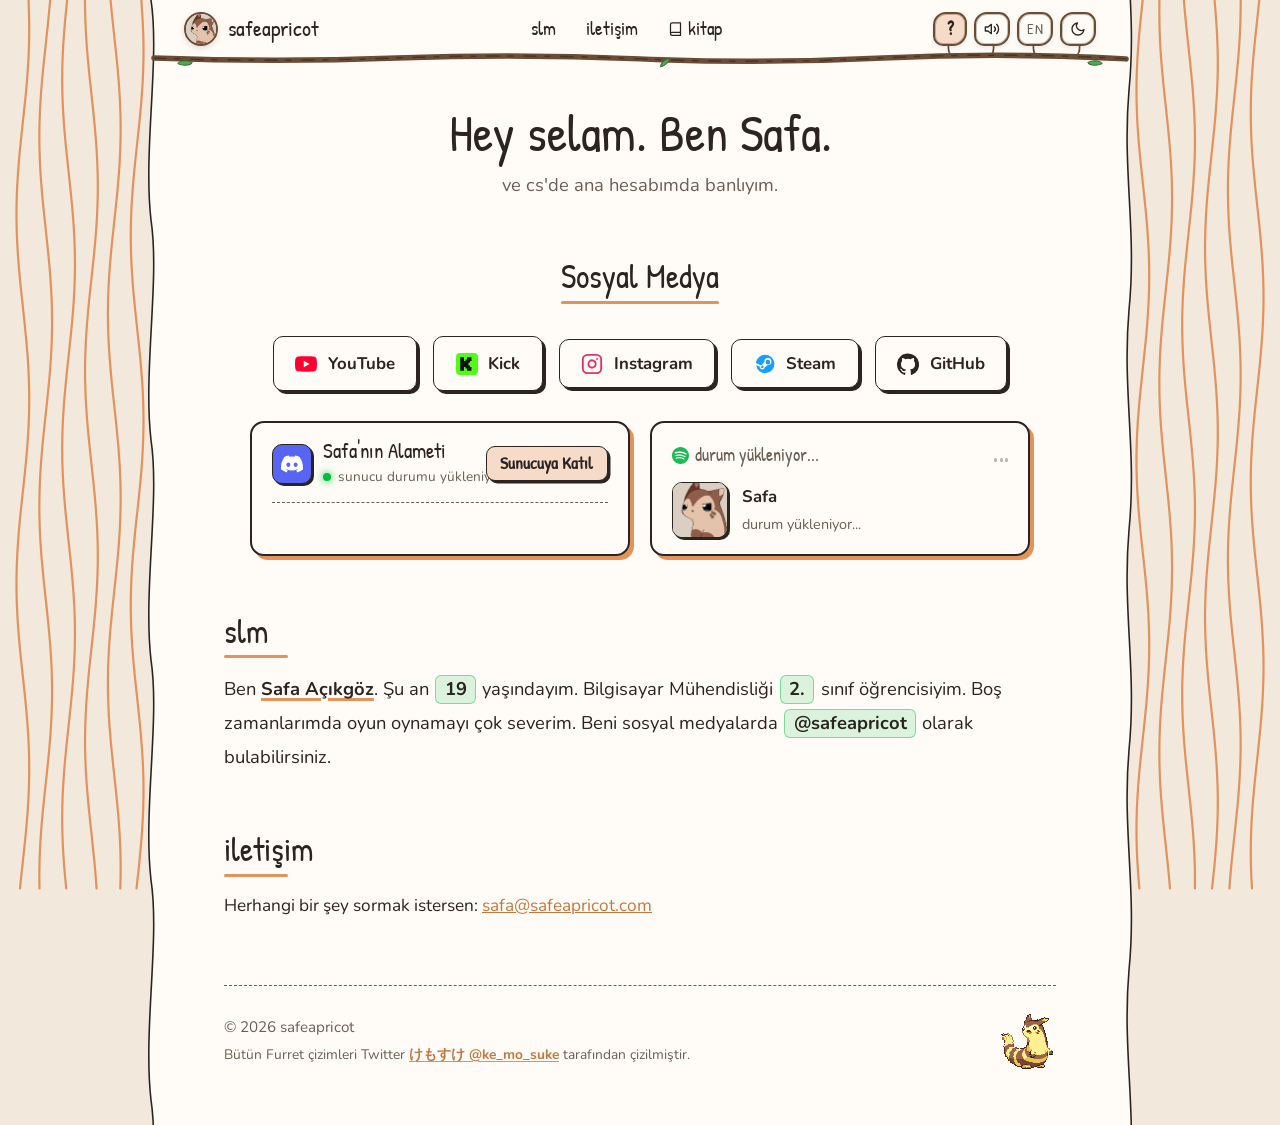
==== commit 273b74e7: "Gate OpenWidget behind openwidget secret code and add floating bubbles for discovered codes" ====
--- a/index.html
+++ b/index.html
@@ -137,7 +137,7 @@
       </div>
 
       <!-- OpenWidget Canlı Günlük Aktivite Heatmap Kartı -->
-      <div class="activity-card" id="activityWidget">
+      <div class="activity-card" id="activityWidget" hidden>
         <div class="activity-top">
           <div class="activity-title-wrap">
             <div class="activity-icon" aria-hidden="true">
--- a/style.css
+++ b/style.css
@@ -128,6 +128,7 @@
 /* ---------- Kontroller (Navbar içi) ---------- */
 
 .ctrl-btn {
+  position: relative;
   font-family: var(--font-hand);
   font-size: 1rem;
   line-height: 1;
@@ -137,23 +138,58 @@
   display: inline-flex;
   align-items: center;
   justify-content: center;
-  border: 1.6px solid var(--line);
-  border-radius: 9px;
+  border: 2px solid var(--branch);
+  border-radius: 13px 11px 14px 10px;
   background: var(--paper);
   color: var(--ink);
   cursor: pointer;
-  box-shadow: 2px 2px 0 var(--line);
-  transition: transform 0.15s ease, box-shadow 0.15s ease, background-color 0.2s ease;
+  box-shadow:
+    inset 0 0 0 1px color-mix(in srgb, var(--branch-bark) 28%, transparent),
+    0 2px 5px rgba(0, 0, 0, 0.08);
+  transition:
+    transform 0.16s ease,
+    box-shadow 0.18s ease,
+    background-color 0.2s ease,
+    color 0.16s ease;
+}
+
+.ctrl-btn::after {
+  content: '';
+  position: absolute;
+  top: calc(100% - 1px);
+  left: 50%;
+  width: 9px;
+  height: 15px;
+  pointer-events: none;
+  z-index: -1;
+}
+
+.ctrl-btn:nth-child(odd)::after {
+  transform: translateX(-25%);
+  border-left: 2.3px solid var(--branch);
+  border-bottom-left-radius: 10px;
+}
+
+.ctrl-btn:nth-child(even)::after {
+  transform: translateX(-75%);
+  border-right: 2.3px solid var(--branch);
+  border-bottom-right-radius: 10px;
 }
 
 .ctrl-btn:hover {
-  transform: translate(-1px, -1px);
-  box-shadow: 3px 3px 0 var(--accent);
+  transform: translateY(-1.5px);
+  background: var(--accent-soft);
+  color: var(--ink);
+  box-shadow:
+    inset 0 0 0 1px color-mix(in srgb, var(--branch-bark) 42%, transparent),
+    0 4px 10px color-mix(in srgb, var(--branch) 26%, transparent);
 }
 
 .ctrl-btn:active {
-  transform: translate(1px, 1px);
-  box-shadow: 1px 1px 0 var(--line);
+  transform: translateY(0.5px);
+  box-shadow:
+    inset 0 0 0 1px color-mix(in srgb, var(--branch-bark) 35%, transparent),
+    0 1px 3px rgba(0, 0, 0, 0.08);
 }
 
 .ctrl-btn svg {
@@ -164,7 +200,17 @@
 .ctrl-btn.nav-secret {
   background: var(--accent-soft);
   font-weight: 700;
-  font-size: 1.15rem;
+  font-size: 1.12rem;
+}
+
+#langBtn {
+  color: var(--ink-soft);
+  font-size: 0.94rem;
+  letter-spacing: 0.02em;
+}
+
+#langBtn:hover {
+  color: var(--ink);
 }
 
 /* ---------- Kağıt (orta sütun) ---------- */
@@ -551,12 +597,30 @@
   transition: opacity 0.18s ease, transform 0.18s ease, visibility 0.18s;
 }
 
-.social-dropdown:hover .social-dropdown-menu,
-.social-dropdown:focus-within .social-dropdown-menu,
 .social-dropdown.open .social-dropdown-menu {
   opacity: 1;
   visibility: visible;
   transform: translate(-50%, 0);
+}
+
+@media (hover: hover) and (pointer: fine) {
+  .social-dropdown:hover .social-dropdown-menu {
+    opacity: 1;
+    visibility: visible;
+    transform: translate(-50%, 0);
+  }
+}
+
+@media (hover: none), (pointer: coarse) {
+  .social-dropdown:not(.open) button.social:hover {
+    transform: none;
+    box-shadow: 3px 3px 0 var(--line);
+  }
+
+  .social-dropdown.open button.social {
+    transform: translate(-2px, -2px);
+    box-shadow: 5px 5px 0 var(--accent);
+  }
 }
 
 .social-dropdown-menu a {
@@ -964,6 +1028,14 @@
 [data-theme="dark"] .activity-card {
   --hm-empty: #24211f;
   --hm-cell-border: rgba(220, 220, 220, 0.12);
+}
+
+.activity-card[hidden] {
+  display: none;
+}
+
+.activity-card.revealed {
+  animation: snakePopIn 0.35s cubic-bezier(0.34, 1.56, 0.64, 1);
 }
 
 .activity-card:hover {
@@ -1432,6 +1504,7 @@
 
 .popup {
   position: relative;
+  z-index: 2;
   min-width: 280px;
   max-width: 90vw;
   padding: 2rem 2.5rem 1.5rem;
@@ -1462,6 +1535,57 @@
   font-size: 2.2rem;
   line-height: 1.2;
   margin-bottom: 1rem;
+}
+
+/* Bulunan gizli kodlar için gezinen baloncuklar */
+.secret-bubbles {
+  position: fixed;
+  inset: 0;
+  z-index: 1;
+  pointer-events: none;
+  overflow: hidden;
+}
+
+.secret-bubble {
+  position: absolute;
+  left: 0;
+  top: 0;
+  pointer-events: auto;
+  font-family: var(--font-hand);
+  font-size: 1.25rem;
+  line-height: 1;
+  padding: 9px 18px;
+  border-radius: 999px;
+  border: 2px solid var(--accent);
+  background: var(--paper);
+  background: color-mix(in srgb, var(--paper) 90%, var(--accent));
+  color: var(--ink);
+  cursor: pointer;
+  user-select: none;
+  box-shadow: 0 6px 18px rgba(0, 0, 0, 0.24), 2.5px 2.5px 0 var(--branch);
+  transition: border-color 0.18s ease, box-shadow 0.18s ease, background-color 0.18s ease;
+  will-change: transform;
+}
+
+.secret-bubble::before {
+  content: '';
+  position: absolute;
+  top: 5px;
+  left: 11px;
+  width: 7px;
+  height: 4px;
+  border-radius: 999px;
+  background: rgba(255, 255, 255, 0.65);
+  transform: rotate(-18deg);
+  pointer-events: none;
+}
+
+.secret-bubble:hover,
+.secret-bubble:focus-visible {
+  border-color: var(--leaf);
+  background: var(--accent-soft);
+  box-shadow: 0 8px 22px rgba(0, 0, 0, 0.32), 3px 3px 0 var(--leaf-dark);
+  outline: none;
 }
 
 /* Günlük Kaydı Pop-up */
@@ -1830,6 +1954,12 @@
 
 /* ---------- Mobil ---------- */
 
+@media (max-width: 1060px) {
+  #soundBtn {
+    display: none;
+  }
+}
+
 @media (max-width: 680px) {
   .site-nav {
     width: calc(100% - 28px);
@@ -1859,7 +1989,11 @@
   }
 
   .nav-actions {
-    gap: 4px;
+    gap: 5px;
+  }
+
+  #langBtn {
+    display: none;
   }
 
   .ctrl-btn {
@@ -1867,7 +2001,11 @@
     height: 30px;
     padding: 0 6px;
     font-size: 0.9rem;
-    box-shadow: 1.5px 1.5px 0 var(--line);
+  }
+
+  .ctrl-btn::after {
+    height: 13px;
+    border-width: 2px;
   }
 
   .ctrl-btn svg {
@@ -1902,3 +2040,31 @@
     scroll-behavior: auto;
   }
 }
+
+/* ---------- Çalgı Değişimi Kısa Bildirim (Toast) ---------- */
+
+.instrument-toast {
+  position: fixed;
+  left: 50%;
+  bottom: 24px;
+  transform: translate(-50%, 10px);
+  z-index: 90;
+  padding: 7px 15px;
+  border-radius: 12px;
+  border: 2px solid var(--branch);
+  background: var(--paper);
+  color: var(--ink);
+  font-family: var(--font-hand);
+  font-size: 1.15rem;
+  line-height: 1.2;
+  white-space: nowrap;
+  box-shadow: 3px 3px 0 var(--accent);
+  opacity: 0;
+  pointer-events: none;
+  transition: opacity 0.22s ease, transform 0.22s ease;
+}
+
+.instrument-toast.show {
+  opacity: 1;
+  transform: translate(-50%, 0);
+}
